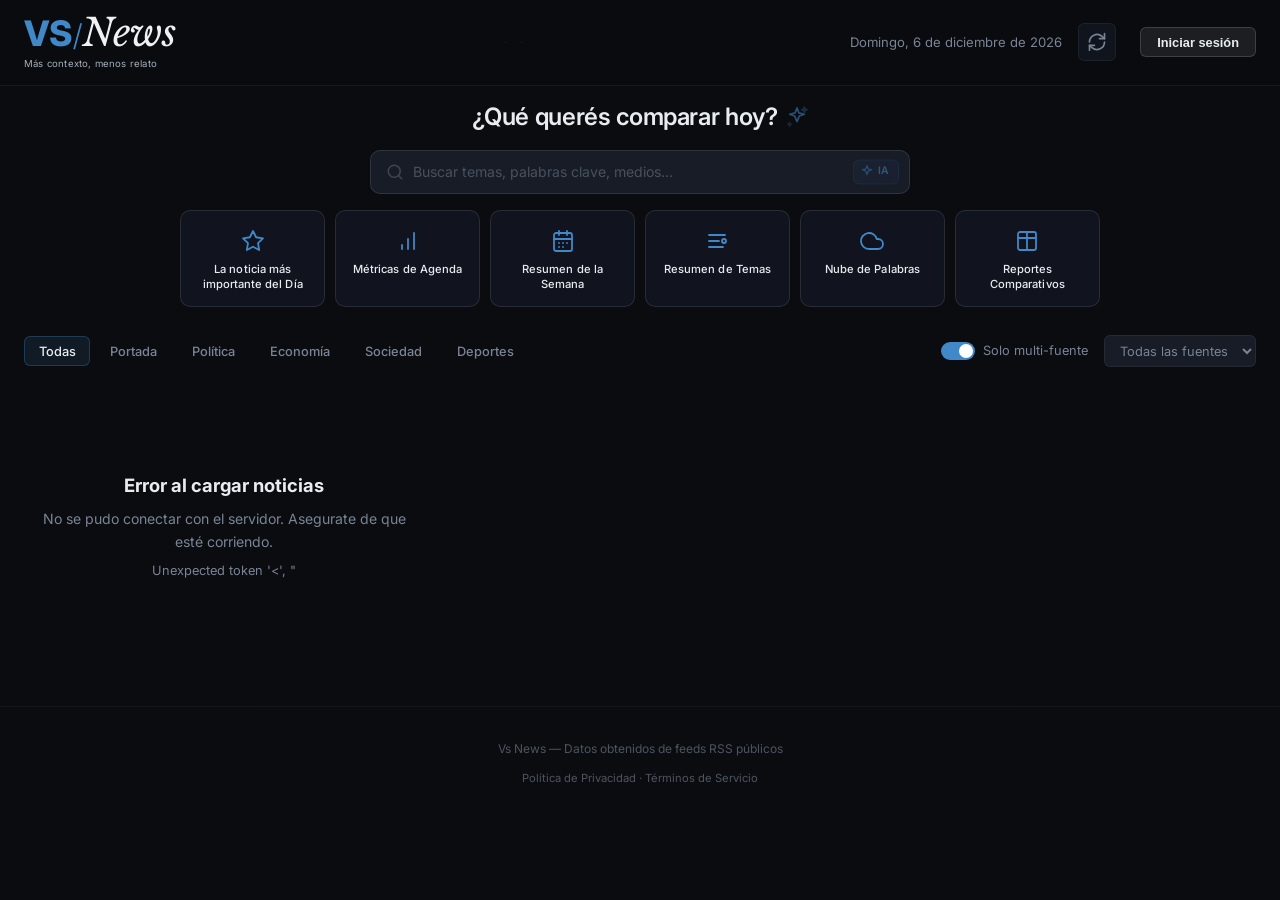
==== static/index.html @ bb4ed5d1 "fix: use absolute www URLs for privacy and terms footer links Made-with: Cursor" ====
<!DOCTYPE html>
<html lang="es">
<head>
    <meta charset="UTF-8">
    <meta name="viewport" content="width=device-width, initial-scale=1.0, viewport-fit=cover">
    <meta name="theme-color" content="#0e1117">
    <title>Vs News — Más contexto, menos relato</title>
    <link rel="preconnect" href="https://fonts.googleapis.com">
    <link rel="preconnect" href="https://fonts.gstatic.com" crossorigin>
    <link href="https://fonts.googleapis.com/css2?family=Inter:wght@300;400;500;600;700;800&family=Playfair+Display:wght@700;800;900&family=Libre+Baskerville:ital,wght@0,400;0,700;1,400&display=swap" rel="stylesheet">
    <link rel="stylesheet" href="/static/css/styles.css?v=19">
</head>
<body>

<!-- ── Header ─────────────────────────────────────────────────────────── -->
<header class="site-header">
    <div class="header-inner">
        <a href="#noticias" class="brand" id="brand-home">
            <h1 class="logo"><span class="logo-vs">VS</span><span class="logo-sep">/</span><span class="logo-news">News</span></h1>
            <p class="tagline">Más contexto, menos relato</p>
        </a>
        <div class="header-stats">
            <span id="stat-articles"></span>
            <span class="header-stats-sep">·</span>
            <span id="stat-compared"></span>
            <span class="header-stats-sep">·</span>
            <span id="stat-updated"></span>
        </div>
        <div class="header-meta">
            <time id="header-date"></time>
            <button id="btn-refresh" class="btn-icon" title="Actualizar noticias">
                <svg width="20" height="20" viewBox="0 0 24 24" fill="none" stroke="currentColor" stroke-width="2" stroke-linecap="round" stroke-linejoin="round"><path d="M21 2v6h-6"/><path d="M3 12a9 9 0 0 1 15-6.7L21 8"/><path d="M3 22v-6h6"/><path d="M21 12a9 9 0 0 1-15 6.7L3 16"/></svg>
            </button>
            <div id="auth-area" class="auth-area">
                <button id="btn-login" class="btn-login" hidden>Iniciar sesión</button>
                <div id="user-menu" class="user-menu" hidden>
                    <button id="user-menu-toggle" class="user-menu-toggle">
                        <img id="user-avatar" class="user-avatar" src="" alt="" referrerpolicy="no-referrer">
                        <span id="user-name" class="user-name"></span>
                    </button>
                    <div id="user-dropdown" class="user-dropdown" hidden>
                        <a id="btn-admin-link" href="/admin" class="user-dropdown-item" hidden>
                            <svg width="14" height="14" viewBox="0 0 24 24" fill="none" stroke="currentColor" stroke-width="2"><path d="M12.22 2h-.44a2 2 0 0 0-2 2v.18a2 2 0 0 1-1 1.73l-.43.25a2 2 0 0 1-2 0l-.15-.08a2 2 0 0 0-2.73.73l-.22.38a2 2 0 0 0 .73 2.73l.15.1a2 2 0 0 1 1 1.72v.51a2 2 0 0 1-1 1.74l-.15.09a2 2 0 0 0-.73 2.73l.22.38a2 2 0 0 0 2.73.73l.15-.08a2 2 0 0 1 2 0l.43.25a2 2 0 0 1 1 1.73V20a2 2 0 0 0 2 2h.44a2 2 0 0 0 2-2v-.18a2 2 0 0 1 1-1.73l.43-.25a2 2 0 0 1 2 0l.15.08a2 2 0 0 0 2.73-.73l.22-.39a2 2 0 0 0-.73-2.73l-.15-.08a2 2 0 0 1-1-1.74v-.5a2 2 0 0 1 1-1.74l.15-.09a2 2 0 0 0 .73-2.73l-.22-.38a2 2 0 0 0-2.73-.73l-.15.08a2 2 0 0 1-2 0l-.43-.25a2 2 0 0 1-1-1.73V4a2 2 0 0 0-2-2z"/><circle cx="12" cy="12" r="3"/></svg>
                            Panel Admin
                        </a>
                        <button id="btn-logout" class="user-dropdown-item">
                            <svg width="14" height="14" viewBox="0 0 24 24" fill="none" stroke="currentColor" stroke-width="2"><path d="M9 21H5a2 2 0 0 1-2-2V5a2 2 0 0 1 2-2h4"/><polyline points="16 17 21 12 16 7"/><line x1="21" y1="12" x2="9" y2="12"/></svg>
                            Cerrar sesión
                        </button>
                    </div>
                </div>
            </div>
        </div>
    </div>
</header>

<!-- ── Main content: Noticias ─────────────────────────────────────────── -->
<main class="main-content" id="view-noticias">

    <!-- Hero search -->
    <section class="hero-search">
        <h2 class="hero-title">¿Qué querés comparar hoy? <svg class="hero-ai-icon" width="22" height="22" viewBox="0 0 24 24" fill="none" stroke="currentColor" stroke-width="1.8" stroke-linecap="round" stroke-linejoin="round"><path d="M12 2l2 5.5L20 9l-5.5 2L12 17l-2.5-6L4 9l6-1.5z"/><path d="M20 1l.75 2.25L23 4l-2.25.75L20 7l-.75-2.25L17 4l2.25-.75z" opacity=".5"/><path d="M4 18l.5 1.5L6 20l-1.5.5L4 22l-.5-1.5L2 20l1.5-.5z" opacity=".4"/></svg></h2>
        <div class="hero-input-wrap">
            <svg class="hero-input-icon" width="18" height="18" viewBox="0 0 24 24" fill="none" stroke="currentColor" stroke-width="2" stroke-linecap="round" stroke-linejoin="round"><circle cx="11" cy="11" r="8"/><line x1="21" y1="21" x2="16.65" y2="16.65"/></svg>
            <input type="text" id="hero-search-input" class="hero-input" placeholder="Buscar temas, palabras clave, medios…" autocomplete="off">
            <button id="hero-search-clear" class="hero-input-clear" hidden>&times;</button>
            <span id="ai-status-indicator" class="ai-status" hidden></span>
            <span class="hero-ai-badge" title="Búsqueda potenciada por IA"><svg class="hero-ai-badge-icon" width="14" height="14" viewBox="0 0 24 24" fill="none" stroke="currentColor" stroke-width="2" stroke-linecap="round" stroke-linejoin="round" aria-hidden="true"><path d="M12 2l2 5.5L20 9l-5.5 2L12 17l-2.5-6L4 9l6-1.5z"/></svg><span class="hero-ai-badge-label">IA</span></span>
            <div id="search-suggestions" class="search-suggestions" hidden></div>
        </div>
        <div id="topics-chips" class="topics-chips" hidden></div>
        <div class="hero-actions-wrap">
        <div class="hero-actions">
            <button class="hero-action-card" data-action="importante">
                <div class="hero-action-icon">
                    <svg width="24" height="24" viewBox="0 0 24 24" fill="none" stroke="currentColor" stroke-width="1.8" stroke-linecap="round" stroke-linejoin="round"><polygon points="12 2 15.09 8.26 22 9.27 17 14.14 18.18 21.02 12 17.77 5.82 21.02 7 14.14 2 9.27 8.91 8.26 12 2"/></svg>
                </div>
                <span class="hero-action-label">La noticia más importante del Día</span>
            </button>
            <button class="hero-action-card" data-action="metricas">
                <div class="hero-action-icon">
                    <svg width="24" height="24" viewBox="0 0 24 24" fill="none" stroke="currentColor" stroke-width="1.8" stroke-linecap="round" stroke-linejoin="round"><path d="M12 20V10"/><path d="M18 20V4"/><path d="M6 20v-4"/></svg>
                </div>
                <span class="hero-action-label">Métricas de Agenda</span>
            </button>
            <button class="hero-action-card" data-action="semana">
                <div class="hero-action-icon">
                    <svg width="24" height="24" viewBox="0 0 24 24" fill="none" stroke="currentColor" stroke-width="1.8" stroke-linecap="round" stroke-linejoin="round"><rect x="3" y="4" width="18" height="18" rx="2" ry="2"/><line x1="16" y1="2" x2="16" y2="6"/><line x1="8" y1="2" x2="8" y2="6"/><line x1="3" y1="10" x2="21" y2="10"/><path d="M8 14h.01"/><path d="M12 14h.01"/><path d="M16 14h.01"/><path d="M8 18h.01"/><path d="M12 18h.01"/></svg>
                </div>
                <span class="hero-action-label">Resumen de la Semana</span>
            </button>
            <button class="hero-action-card" data-action="temas">
                <div class="hero-action-icon">
                    <svg width="24" height="24" viewBox="0 0 24 24" fill="none" stroke="currentColor" stroke-width="1.8" stroke-linecap="round" stroke-linejoin="round"><path d="M4 6h16"/><path d="M4 12h10"/><path d="M4 18h14"/><circle cx="19" cy="12" r="2"/></svg>
                </div>
                <span class="hero-action-label">Resumen de Temas</span>
            </button>
            <button class="hero-action-card" data-action="nube">
                <div class="hero-action-icon">
                    <svg width="24" height="24" viewBox="0 0 24 24" fill="none" stroke="currentColor" stroke-width="1.8" stroke-linecap="round" stroke-linejoin="round"><path d="M18 10h-1.26A8 8 0 1 0 9 20h9a5 5 0 0 0 0-10z"/></svg>
                </div>
                <span class="hero-action-label">Nube de Palabras</span>
            </button>
            <button class="hero-action-card" data-action="reportes">
                <div class="hero-action-icon">
                    <svg width="24" height="24" viewBox="0 0 24 24" fill="none" stroke="currentColor" stroke-width="1.8" stroke-linecap="round" stroke-linejoin="round"><rect x="3" y="3" width="18" height="18" rx="2" ry="2"/><line x1="12" y1="3" x2="12" y2="21"/><path d="M3 9h18"/></svg>
                </div>
                <span class="hero-action-label">Reportes Comparativos</span>
            </button>
            <button class="hero-action-card hero-action-admin" data-action="admin" id="hero-admin-card" hidden>
                <div class="hero-action-icon">
                    <svg width="24" height="24" viewBox="0 0 24 24" fill="none" stroke="currentColor" stroke-width="1.8" stroke-linecap="round" stroke-linejoin="round"><path d="M12.22 2h-.44a2 2 0 0 0-2 2v.18a2 2 0 0 1-1 1.73l-.43.25a2 2 0 0 1-2 0l-.15-.08a2 2 0 0 0-2.73.73l-.22.38a2 2 0 0 0 .73 2.73l.15.1a2 2 0 0 1 1 1.72v.51a2 2 0 0 1-1 1.74l-.15.09a2 2 0 0 0-.73 2.73l.22.38a2 2 0 0 0 2.73.73l.15-.08a2 2 0 0 1 2 0l.43.25a2 2 0 0 1 1 1.73V20a2 2 0 0 0 2 2h.44a2 2 0 0 0 2-2v-.18a2 2 0 0 1 1-1.73l.43-.25a2 2 0 0 1 2 0l.15.08a2 2 0 0 0 2.73-.73l.22-.39a2 2 0 0 0-.73-2.73l-.15-.08a2 2 0 0 1-1-1.74v-.5a2 2 0 0 1 1-1.74l.15-.09a2 2 0 0 0 .73-2.73l-.22-.38a2 2 0 0 0-2.73-.73l-.15.08a2 2 0 0 1-2 0l-.43-.25a2 2 0 0 1-1-1.73V4a2 2 0 0 0-2-2z"/><circle cx="12" cy="12" r="3"/></svg>
                </div>
                <span class="hero-action-label">Panel Admin</span>
            </button>
        </div>
        </div>

        <!-- Filters (inline) -->
        <nav class="hero-filters" id="filters-bar">
            <div class="filters-inner">
                <div class="filter-group" id="category-filters">
                    <button class="filter-btn active" data-category="">Todas</button>
                    <button class="filter-btn" data-category="portada">Portada</button>
                    <button class="filter-btn" data-category="politica">Política</button>
                    <button class="filter-btn" data-category="economia">Economía</button>
                    <button class="filter-btn" data-category="sociedad">Sociedad</button>
                    <button class="filter-btn" data-category="deportes">Deportes</button>
                </div>
                <div class="filters-right">
                    <div class="filter-group">
                        <label class="toggle-label">
                            <input type="checkbox" id="toggle-multi" checked>
                            <span class="toggle-switch"></span>
                            Solo multi-fuente
                        </label>
                    </div>
                    <div class="filter-group">
                        <select id="source-filter" class="select-source">
                            <option value="">Todas las fuentes</option>
                        </select>
                    </div>
                </div>
            </div>
        </nav>
    </section>

    <div id="ai-summary-container" hidden></div>
    <div id="loading" class="loading-state">
        <div class="spinner"></div>
        <p>Cargando noticias de todos los medios…</p>
    </div>
    <div id="news-grid" class="news-grid"></div>
</main>

<!-- ── Main content: Métricas ─────────────────────────────────────────── -->
<section class="main-content metrics-view" id="view-metricas" hidden>
    <div class="metrics-header">
        <button id="btn-back-home" class="btn-back" title="Volver a noticias">
            <svg width="18" height="18" viewBox="0 0 24 24" fill="none" stroke="currentColor" stroke-width="2" stroke-linecap="round" stroke-linejoin="round"><path d="M19 12H5"/><polyline points="12 19 5 12 12 5"/></svg>
            Volver a noticias
        </button>
        <h2 class="metrics-title">
            <svg width="24" height="24" viewBox="0 0 24 24" fill="none" stroke="currentColor" stroke-width="2" stroke-linecap="round" stroke-linejoin="round"><path d="M12 20V10"/><path d="M18 20V4"/><path d="M6 20v-4"/></svg>
            ¿Quién Marca la Agenda?
        </h2>
        <p class="metrics-subtitle">Análisis de qué medio lidera la conversación informativa y quién sigue</p>

        <div class="metrics-date-filters" id="metrics-date-filters">
            <div class="date-quick-filters">
                <button class="date-quick-btn active" data-range="hoy">Hoy</button>
                <button class="date-quick-btn" data-range="7d">7 días</button>
                <button class="date-quick-btn" data-range="30d">30 días</button>
                <button class="date-quick-btn" data-range="todo">Todo el historial</button>
            </div>
            <div class="date-custom-range">
                <label>
                    Desde
                    <input type="date" id="metric-date-desde" class="date-input">
                </label>
                <label>
                    Hasta
                    <input type="date" id="metric-date-hasta" class="date-input">
                </label>
                <button class="date-apply-btn" id="btn-apply-dates">Aplicar</button>
            </div>
            <div class="date-range-info" id="date-range-info"></div>
        </div>

        <div class="metrics-summary" id="metrics-summary"></div>
    </div>

    <div class="metrics-grid">
        <!-- Podio: Primero en publicar -->
        <div class="metric-card metric-card-wide">
            <div class="metric-card-header">
                <h3>
                    <svg width="18" height="18" viewBox="0 0 24 24" fill="none" stroke="currentColor" stroke-width="2" stroke-linecap="round" stroke-linejoin="round"><polygon points="12 2 15.09 8.26 22 9.27 17 14.14 18.18 21.02 12 17.77 5.82 21.02 7 14.14 2 9.27 8.91 8.26 12 2"/></svg>
                    Primero en Publicar
                </h3>
                <span class="metric-desc">Ranking de medios que publican antes en noticias multi-fuente</span>
            </div>
            <div class="metric-card-body" id="metric-first-publisher"></div>
        </div>

        <!-- Velocidad de reacción -->
        <div class="metric-card">
            <div class="metric-card-header">
                <h3>
                    <svg width="18" height="18" viewBox="0 0 24 24" fill="none" stroke="currentColor" stroke-width="2" stroke-linecap="round" stroke-linejoin="round"><circle cx="12" cy="12" r="10"/><polyline points="12 6 12 12 16 14"/></svg>
                    Velocidad de Reacción
                </h3>
                <span class="metric-desc">Tiempo promedio en cubrir una noticia después del primero</span>
            </div>
            <div class="metric-card-body" id="metric-reaction-time"></div>
        </div>

        <!-- Exclusividad -->
        <div class="metric-card">
            <div class="metric-card-header">
                <h3>
                    <svg width="18" height="18" viewBox="0 0 24 24" fill="none" stroke="currentColor" stroke-width="2" stroke-linecap="round" stroke-linejoin="round"><path d="M2 12s3-7 10-7 10 7 10 7-3 7-10 7-10-7-10-7Z"/><circle cx="12" cy="12" r="3"/></svg>
                    Índice de Exclusividad
                </h3>
                <span class="metric-desc">% de noticias exclusivas — agenda propia vs. cobertura común</span>
            </div>
            <div class="metric-card-body" id="metric-exclusivity"></div>
        </div>
    </div>
</section>

<!-- ── Main content: Resumen Semanal ──────────────────────────────────── -->
<section class="main-content weekly-view" id="view-semana" hidden>
    <div class="weekly-header">
        <button id="btn-back-home-weekly" class="btn-back" title="Volver a noticias">
            <svg width="18" height="18" viewBox="0 0 24 24" fill="none" stroke="currentColor" stroke-width="2" stroke-linecap="round" stroke-linejoin="round"><path d="M19 12H5"/><polyline points="12 19 5 12 12 5"/></svg>
            Volver a noticias
        </button>
        <h2 class="weekly-title">
            <svg width="24" height="24" viewBox="0 0 24 24" fill="none" stroke="currentColor" stroke-width="2" stroke-linecap="round" stroke-linejoin="round"><rect x="3" y="4" width="18" height="18" rx="2" ry="2"/><line x1="16" y1="2" x2="16" y2="6"/><line x1="8" y1="2" x2="8" y2="6"/><line x1="3" y1="10" x2="21" y2="10"/></svg>
            Resumen de la Semana
        </h2>
        <p class="weekly-subtitle" id="weekly-date-range"></p>
        <div id="weekly-ai-attribution" class="weekly-ai-attribution" hidden></div>
    </div>
    <div id="weekly-loading" class="weekly-loading-area" hidden>
        <div class="spinner"></div>
    </div>
    <div id="weekly-error" class="weekly-error" hidden></div>
    <div id="weekly-content"></div>
    <div id="weekly-footer" class="weekly-footer" hidden></div>
</section>

<!-- ── Main content: Resumen de Temas ─────────────────────────────────── -->
<section class="main-content temas-view" id="view-temas" hidden>
    <div class="temas-header">
        <button id="btn-back-temas" class="btn-back" title="Volver">
            <svg width="18" height="18" viewBox="0 0 24 24" fill="none" stroke="currentColor" stroke-width="2" stroke-linecap="round" stroke-linejoin="round"><path d="M19 12H5"/><polyline points="12 19 5 12 12 5"/></svg>
            <span id="btn-back-temas-label">Volver a noticias</span>
        </button>
        <h2 class="temas-title">
            <svg width="24" height="24" viewBox="0 0 24 24" fill="none" stroke="currentColor" stroke-width="2" stroke-linecap="round" stroke-linejoin="round"><path d="M4 6h16"/><path d="M4 12h10"/><path d="M4 18h14"/><circle cx="19" cy="12" r="2"/></svg>
            Resumen de Temas
        </h2>
        <p class="temas-subtitle" id="temas-subtitle">Los temas más importantes del día</p>
        <div id="temas-ai-attr" class="weekly-ai-attribution" hidden></div>
    </div>
    <div id="temas-loading" class="weekly-loading-area" hidden>
        <div class="spinner"></div>
    </div>
    <div id="temas-error" class="weekly-error" hidden></div>
    <div id="temas-content"></div>
</section>

<!-- ── Main content: Noticia Más Importante ────────────────────────────── -->
<section class="main-content topstory-view" id="view-importante" hidden>
    <div class="topstory-header">
        <button id="btn-back-home-topstory" class="btn-back" title="Volver a noticias">
            <svg width="18" height="18" viewBox="0 0 24 24" fill="none" stroke="currentColor" stroke-width="2" stroke-linecap="round" stroke-linejoin="round"><path d="M19 12H5"/><polyline points="12 19 5 12 12 5"/></svg>
            Volver a noticias
        </button>
        <h2 class="topstory-title">
            <svg width="24" height="24" viewBox="0 0 24 24" fill="none" stroke="currentColor" stroke-width="2" stroke-linecap="round" stroke-linejoin="round"><polygon points="12 2 15.09 8.26 22 9.27 17 14.14 18.18 21.02 12 17.77 5.82 21.02 7 14.14 2 9.27 8.91 8.26 12 2"/></svg>
            La Noticia Más Importante del Día
        </h2>
        <p class="topstory-subtitle" id="topstory-date"></p>
        <div id="topstory-ai-attr" class="weekly-ai-attribution" hidden></div>
    </div>
    <div id="topstory-loading" class="weekly-loading-area" hidden>
        <div class="spinner"></div>
    </div>
    <div id="topstory-error" class="weekly-error" hidden></div>
    <div id="topstory-content"></div>
</section>

<!-- ── Main content: Nube de Palabras ─────────────────────────────────── -->
<section class="main-content wordcloud-view" id="view-nube" hidden>
    <div class="wordcloud-header">
        <button id="btn-back-home-nube" class="btn-back" title="Volver a noticias">
            <svg width="18" height="18" viewBox="0 0 24 24" fill="none" stroke="currentColor" stroke-width="2" stroke-linecap="round" stroke-linejoin="round"><path d="M19 12H5"/><polyline points="12 19 5 12 12 5"/></svg>
            Volver a noticias
        </button>
        <h2 class="wordcloud-title">
            <svg width="24" height="24" viewBox="0 0 24 24" fill="none" stroke="currentColor" stroke-width="2" stroke-linecap="round" stroke-linejoin="round"><path d="M18 10h-1.26A8 8 0 1 0 9 20h9a5 5 0 0 0 0-10z"/></svg>
            Nube de Palabras
        </h2>
        <p class="wordcloud-subtitle">Términos más frecuentes en las noticias de las últimas 24 horas</p>
    </div>
    <div id="wordcloud-loading" class="weekly-loading-area" hidden>
        <div class="spinner"></div>
    </div>
    <div id="wordcloud-error" class="weekly-error" hidden></div>
    <div id="wordcloud-container" class="wordcloud-canvas-wrap">
        <canvas id="wordcloud-canvas"></canvas>
    </div>
</section>

<!-- ── Comparison Modal ───────────────────────────────────────────────── -->
<div id="compare-modal" class="modal-overlay" hidden>
    <div class="modal-content">
        <button class="modal-close" id="modal-close">&times;</button>
        <div id="compare-body"></div>
    </div>
</div>

<!-- ── Login Modal ────────────────────────────────────────────────────── -->
<div id="login-modal" class="modal-overlay" hidden>
    <div class="modal-content login-modal-content">
        <button class="modal-close" id="login-modal-close">&times;</button>
        <div class="login-modal-body">
            <h2 class="login-modal-title">Iniciar sesión</h2>
            <p class="login-modal-subtitle">Accedé a tu cuenta de Vs News</p>
            <a href="/auth/google/login" class="login-google-btn" id="login-google-btn">
                <svg width="18" height="18" viewBox="0 0 24 24"><path d="M22.56 12.25c0-.78-.07-1.53-.2-2.25H12v4.26h5.92a5.06 5.06 0 0 1-2.2 3.32v2.77h3.57c2.08-1.92 3.28-4.74 3.28-8.1z" fill="#4285F4"/><path d="M12 23c2.97 0 5.46-.98 7.28-2.66l-3.57-2.77c-.98.66-2.23 1.06-3.71 1.06-2.86 0-5.29-1.93-6.16-4.53H2.18v2.84C3.99 20.53 7.7 23 12 23z" fill="#34A853"/><path d="M5.84 14.09c-.22-.66-.35-1.36-.35-2.09s.13-1.43.35-2.09V7.07H2.18C1.43 8.55 1 10.22 1 12s.43 3.45 1.18 4.93l2.85-2.22.81-.62z" fill="#FBBC05"/><path d="M12 5.38c1.62 0 3.06.56 4.21 1.64l3.15-3.15C17.45 2.09 14.97 1 12 1 7.7 1 3.99 3.47 2.18 7.07l3.66 2.84c.87-2.6 3.3-4.53 6.16-4.53z" fill="#EA4335"/></svg>
                Continuar con Google
            </a>
            <div class="login-divider"><span>o</span></div>
            <form id="magic-link-form" class="magic-link-form">
                <input type="email" id="magic-email" class="magic-email-input" placeholder="tu@email.com" required>
                <button type="submit" class="magic-link-btn" id="magic-link-btn">Enviar link de acceso</button>
            </form>
            <div id="magic-link-status" class="magic-link-status" hidden></div>
        </div>
    </div>
</div>

<!-- ── Footer ─────────────────────────────────────────────────────────── -->
<footer class="site-footer">
    <p>Vs News — Datos obtenidos de feeds RSS públicos</p>
    <p class="footer-sources" id="footer-sources"></p>
    <p class="footer-legal"><a href="https://www.vsnews.io/static/privacy.html">Política de Privacidad</a> · <a href="https://www.vsnews.io/static/terms.html">Términos de Servicio</a></p>
</footer>

<script src="https://cdnjs.cloudflare.com/ajax/libs/wordcloud2.js/1.2.2/wordcloud2.min.js"></script>
<script src="/static/js/app.js?v=19"></script>
</body>
</html>
---- static/css/styles.css ----
/* ── Reset & Base ──────────────────────────────────────────────────────── */
*, *::before, *::after { box-sizing: border-box; margin: 0; padding: 0; }

:root {
    --bg:        #0a0c10;
    --bg-card:   #12161e;
    --bg-raised: #171c26;
    --bg-glass:  rgba(22, 28, 40, 0.6);
    --bg-modal:  #10141c;
    --border:    rgba(255, 255, 255, 0.06);
    --border-hi: rgba(255, 255, 255, 0.1);
    --text:      #e8ecf1;
    --text-dim:  #7a8494;
    --accent:    #4088C7;
    --accent-glow: rgba(64, 136, 199, 0.15);
    --accent-2:  #e8914a;
    --red:       #e5534b;
    --green:     #3fb950;
    --radius:    10px;
    --radius-sm: 6px;
    --shadow:    0 8px 32px rgba(0,0,0,.45);
    --shadow-sm: 0 2px 8px rgba(0,0,0,.3);
    --font:      'Inter', -apple-system, BlinkMacSystemFont, sans-serif;
    --font-display: 'Playfair Display', Georgia, serif;
    --font-editorial: 'Libre Baskerville', Georgia, 'Times New Roman', serif;
    --max-w:     1320px;
}

html { scroll-behavior: smooth; }

body {
    font-family: var(--font);
    background: var(--bg);
    color: var(--text);
    line-height: 1.6;
    min-height: 100vh;
}

a { color: var(--accent); text-decoration: none; }
a:hover { text-decoration: underline; }

/* ── Header ───────────────────────────────────────────────────────────── */
.site-header {
    background: rgba(10, 12, 16, 0.85);
    border-bottom: 1px solid var(--border);
    position: sticky;
    top: 0;
    z-index: 100;
    backdrop-filter: blur(20px) saturate(1.2);
    -webkit-backdrop-filter: blur(20px) saturate(1.2);
}

.header-inner {
    max-width: var(--max-w);
    margin: 0 auto;
    padding: 0.85rem 1.5rem;
    display: flex;
    align-items: center;
    justify-content: space-between;
}

a.brand { text-decoration: none; color: inherit; cursor: pointer; }

.logo {
    font-size: 2.2rem;
    color: var(--text);
    display: flex;
    align-items: baseline;
    gap: 0;
    line-height: 1;
}

.logo-vs {
    font-family: var(--font);
    font-weight: 800;
    text-transform: uppercase;
    letter-spacing: -0.02em;
    color: #4088C7;
}

.logo-sep {
    font-family: var(--font);
    font-weight: 300;
    color: #4088C7;
    margin: 0 0.01em;
    font-size: 0.85em;
}

.logo-news {
    font-family: var(--font-editorial);
    font-weight: 400;
    font-style: italic;
    color: #F0F1F4;
    letter-spacing: 0.01em;
    font-size: 1.08em;
}

.tagline {
    font-family: var(--font);
    font-size: 0.6rem;
    color: #A7AFBD;
    margin-top: 4px;
    letter-spacing: 0.02em;
    font-weight: 400;
    font-style: normal;
    text-transform: none;
}

.header-stats {
    display: flex;
    align-items: center;
    gap: 0.4rem;
    font-size: 0.68rem;
    color: var(--text-dim);
    opacity: 0.45;
    letter-spacing: 0.01em;
}
.header-stats-sep { opacity: 0.35; }

.header-meta {
    display: flex;
    align-items: center;
    gap: 1rem;
    color: var(--text-dim);
    font-size: 0.82rem;
}

.btn-icon {
    background: var(--bg-glass);
    border: 1px solid var(--border);
    color: var(--text-dim);
    border-radius: var(--radius-sm);
    padding: 0.5rem;
    cursor: pointer;
    display: flex;
    align-items: center;
    transition: all 0.25s ease;
    backdrop-filter: blur(8px);
}
.btn-icon:hover {
    color: var(--accent);
    border-color: var(--accent);
    box-shadow: 0 0 12px var(--accent-glow);
}
.btn-icon.spinning svg { animation: spin 0.8s linear infinite; }
@keyframes spin { to { transform: rotate(360deg); } }

/* ── Filters ──────────────────────────────────────────────────────────── */
.hero-filters {
    margin-top: 1rem;
}

.filters-inner {
    max-width: var(--max-w);
    margin: 0 auto;
    padding: 0.75rem 0;
    display: flex;
    align-items: center;
    gap: 1rem;
    flex-wrap: wrap;
}

.filter-group { display: flex; align-items: center; gap: 0.35rem; }

.filters-right {
    display: flex;
    align-items: center;
    gap: 1rem;
    margin-left: auto;
    flex-wrap: wrap;
}

.filter-btn {
    background: transparent;
    border: 1px solid transparent;
    color: var(--text-dim);
    padding: 0.4rem 0.85rem;
    border-radius: var(--radius-sm);
    font-size: 0.8rem;
    font-weight: 500;
    cursor: pointer;
    transition: all 0.2s ease;
    font-family: var(--font);
}
.filter-btn:hover {
    color: var(--text);
    background: rgba(255, 255, 255, 0.04);
}
.filter-btn.active {
    color: var(--text);
    background: rgba(64, 136, 199, 0.12);
    border-color: rgba(64, 136, 199, 0.3);
}

/* Toggle switch */
.toggle-label {
    display: flex;
    align-items: center;
    gap: 0.5rem;
    font-size: 0.8rem;
    color: var(--text-dim);
    cursor: pointer;
    user-select: none;
}
.toggle-label input { display: none; }
.toggle-switch {
    width: 34px;
    height: 18px;
    background: rgba(255,255,255,0.08);
    border-radius: 9px;
    position: relative;
    transition: background 0.25s ease;
}
.toggle-switch::after {
    content: '';
    position: absolute;
    top: 2px;
    left: 2px;
    width: 14px;
    height: 14px;
    background: var(--text-dim);
    border-radius: 50%;
    transition: all 0.25s ease;
}
.toggle-label input:checked + .toggle-switch {
    background: var(--accent);
}
.toggle-label input:checked + .toggle-switch::after {
    transform: translateX(16px);
    background: #fff;
}

.select-source {
    background: var(--bg-raised);
    color: var(--text-dim);
    border: 1px solid var(--border);
    border-radius: var(--radius-sm);
    padding: 0.4rem 0.7rem;
    font-size: 0.8rem;
    font-family: var(--font);
    cursor: pointer;
    transition: border-color 0.2s;
}
.select-source:focus { outline: none; border-color: var(--accent); }

/* ── Hero search ──────────────────────────────────────────────────────── */
.hero-search {
    text-align: center;
    padding: 0 0 1rem;
    margin-bottom: 0.75rem;
    position: relative;
}

.hero-title {
    font-family: var(--font);
    font-size: 1.5rem;
    font-weight: 600;
    color: var(--text);
    margin-bottom: 0.85rem;
    letter-spacing: -0.015em;
}

.hero-ai-icon {
    display: inline-block;
    vertical-align: middle;
    margin-left: 0.2rem;
    margin-bottom: 0.15rem;
    stroke: var(--accent);
    opacity: 0.55;
    transition: opacity 0.3s;
}
.hero-title:hover .hero-ai-icon { opacity: 0.85; }

.hero-input-wrap {
    position: relative;
    max-width: 540px;
    margin: 0 auto 1rem;
}

.hero-input-icon {
    position: absolute;
    left: 1rem;
    top: 50%;
    transform: translateY(-50%);
    color: var(--text-dim);
    opacity: 0.4;
    pointer-events: none;
}

.hero-input {
    width: 100%;
    background: var(--bg-raised);
    border: 1px solid var(--border-hi);
    border-radius: var(--radius);
    padding: 0.8rem 4rem 0.8rem 2.6rem;
    font-family: var(--font);
    font-size: 0.88rem;
    color: var(--text);
    outline: none;
    transition: all 0.25s ease;
}
.hero-input::placeholder { color: var(--text-dim); opacity: 0.5; }
.hero-input:focus {
    border-color: rgba(64, 136, 199, 0.4);
    box-shadow: 0 0 0 3px var(--accent-glow), 0 4px 20px rgba(0,0,0,0.2);
    background: rgba(23, 28, 38, 0.9);
}

.hero-input-clear {
    position: absolute;
    right: 0.75rem;
    top: 50%;
    transform: translateY(-50%);
    background: none;
    border: none;
    color: var(--text-dim);
    font-size: 1.1rem;
    cursor: pointer;
    padding: 0.2rem 0.35rem;
    border-radius: var(--radius-sm);
    line-height: 1;
    transition: all 0.2s;
}
.hero-input-clear:hover { color: var(--text); background: rgba(255,255,255,0.06); }

.hero-ai-badge {
    position: absolute;
    right: 0.7rem;
    top: 50%;
    transform: translateY(-50%);
    display: inline-flex;
    align-items: center;
    gap: 0.25rem;
    padding: 0.2rem 0.5rem 0.2rem 0.35rem;
    border-radius: 6px;
    background: linear-gradient(135deg, rgba(64,136,199,0.12) 0%, rgba(100,80,200,0.10) 100%);
    border: 1px solid rgba(64,136,199,0.18);
    color: var(--accent);
    font-size: 0.65rem;
    font-weight: 600;
    letter-spacing: 0.04em;
    pointer-events: none;
    opacity: 0.55;
    transition: opacity 0.3s;
}
.hero-ai-badge svg {
    stroke: var(--accent);
    opacity: 0.85;
}
.hero-input:focus ~ .hero-ai-badge { opacity: 0.85; }
.hero-input-clear:not([hidden]) ~ .hero-ai-badge { display: none; }
.hero-input-clear:not([hidden]) ~ .ai-status { right: 3.2rem; }
.ai-status:not([hidden]) ~ .hero-ai-badge { display: none; }

/* ── Topic chips (mobile) ─────────────────────────────────────── */
.topics-chips {
    display: none;
    max-width: 540px;
    margin: 0 auto 0.75rem;
}

@media (pointer: coarse) {
    .topics-chips:not([hidden]) {
        display: flex;
        gap: 0.45rem;
        overflow-x: auto;
        -webkit-overflow-scrolling: touch;
        scrollbar-width: none;
        padding: 0.15rem 0.25rem;
    }
    .topics-chips::-webkit-scrollbar { display: none; }

    .topics-chips .topic-chip {
        flex-shrink: 0;
        display: inline-flex;
        align-items: center;
        gap: 0.3rem;
        padding: 0.4rem 0.75rem;
        background: var(--bg-glass);
        border: 1px solid var(--border-hi);
        border-radius: 999px;
        color: var(--text);
        font-family: var(--font);
        font-size: 0.78rem;
        white-space: nowrap;
        cursor: pointer;
        transition: background 0.15s, border-color 0.15s;
    }
    .topics-chips .topic-chip:hover,
    .topics-chips .topic-chip:active {
        background: rgba(64,136,199,0.12);
        border-color: rgba(64,136,199,0.3);
    }
    .topics-chips .topic-chip-emoji {
        font-size: 0.9rem;
        line-height: 1;
    }
    .topics-chips .topic-chip-loading {
        display: flex;
        align-items: center;
        gap: 0.35rem;
        padding: 0.4rem 0.75rem;
        font-size: 0.72rem;
        color: var(--text-dim);
        white-space: nowrap;
    }
}

.hero-actions-wrap { position: relative; }

.hero-actions {
    display: flex;
    justify-content: center;
    gap: 0.6rem;
    flex-wrap: nowrap;
    max-width: 920px;
    margin: 0 auto;
}

.hero-action-card {
    background: var(--bg-glass);
    border: 1px solid var(--border-hi);
    border-radius: var(--radius);
    padding: 1.1rem 0.6rem 0.9rem;
    display: flex;
    flex-direction: column;
    align-items: center;
    gap: 0.55rem;
    cursor: pointer;
    transition: all 0.3s ease;
    flex: 1 1 0;
    min-width: 0;
    max-width: 150px;
    font-family: var(--font);
    backdrop-filter: blur(8px);
    position: relative;
    overflow: hidden;
}
.hero-action-card::before {
    content: '';
    position: absolute;
    inset: 0;
    border-radius: var(--radius);
    background: linear-gradient(135deg, rgba(64,136,199,0.06) 0%, transparent 60%);
    opacity: 0;
    transition: opacity 0.3s ease;
}
.hero-action-card[hidden] { display: none; }
.hero-action-card:hover::before { opacity: 1; }
.hero-action-card:hover {
    border-color: rgba(64, 136, 199, 0.35);
    transform: translateY(-3px);
    box-shadow: 0 8px 24px rgba(0,0,0,0.3), 0 0 0 1px rgba(64,136,199,0.1);
}

.hero-action-icon {
    color: var(--accent);
    display: flex;
    align-items: center;
    justify-content: center;
    position: relative;
    z-index: 1;
}

.hero-action-label {
    font-size: 0.7rem;
    font-weight: 500;
    color: var(--text);
    line-height: 1.35;
    text-align: center;
    position: relative;
    z-index: 1;
    letter-spacing: 0.005em;
}

/* ── Main content ─────────────────────────────────────────────────────── */
.main-content {
    max-width: var(--max-w);
    margin: 0 auto;
    padding: 0.75rem 1.5rem;
    min-height: 60vh;
}

/* Loading */
.loading-state {
    display: flex;
    flex-direction: column;
    align-items: center;
    justify-content: center;
    gap: 1rem;
    padding: 4rem 1rem;
    color: var(--text-dim);
}
.spinner {
    width: 36px; height: 36px;
    border: 2px solid var(--border-hi);
    border-top-color: var(--accent);
    border-radius: 50%;
    animation: spin 0.8s linear infinite;
}

/* ── News Grid ────────────────────────────────────────────────────────── */
.news-grid {
    display: grid;
    grid-template-columns: repeat(auto-fill, minmax(360px, 1fr));
    gap: 1rem;
}

/* ── News Card ────────────────────────────────────────────────────────── */
.news-card {
    background: var(--bg-card);
    border: 1px solid var(--border);
    border-radius: var(--radius);
    overflow: hidden;
    transition: all 0.3s ease;
    cursor: pointer;
    display: flex;
    flex-direction: column;
}
.news-card:hover {
    transform: translateY(-2px);
    box-shadow: 0 12px 40px rgba(0,0,0,0.35);
    border-color: var(--border-hi);
}

.card-image {
    width: 100%;
    height: 200px;
    object-fit: cover;
    background: var(--bg-raised);
}
.card-image-placeholder {
    width: 100%;
    height: 200px;
    background: linear-gradient(135deg, var(--bg-raised) 0%, #151b27 100%);
    display: flex;
    align-items: center;
    justify-content: center;
    color: rgba(255,255,255,0.06);
    font-size: 2.5rem;
}

.card-body { padding: 1.1rem 1.25rem; flex: 1; display: flex; flex-direction: column; }

.card-meta {
    display: flex;
    align-items: center;
    gap: 0.5rem;
    margin-bottom: 0.5rem;
}

.card-category {
    font-size: 0.65rem;
    text-transform: uppercase;
    letter-spacing: 0.1em;
    font-weight: 600;
    color: var(--accent-2);
}

.card-date {
    font-size: 0.65rem;
    color: var(--text-dim);
    opacity: 0.7;
    white-space: nowrap;
}

.card-date::before {
    content: "·";
    margin-right: 0.5rem;
    color: var(--text-dim);
    opacity: 0.4;
}

.card-title {
    font-family: var(--font-display);
    font-size: 1.12rem;
    font-weight: 700;
    line-height: 1.35;
    margin-bottom: 0.6rem;
    color: var(--text);
}

.card-summary {
    font-size: 0.83rem;
    color: var(--text-dim);
    line-height: 1.6;
    flex: 1;
    display: -webkit-box;
    -webkit-line-clamp: 3;
    -webkit-box-orient: vertical;
    overflow: hidden;
}

.card-footer {
    padding: 0.75rem 1.25rem;
    border-top: 1px solid var(--border);
    display: flex;
    flex-direction: column;
    gap: 0.5rem;
}

.source-badges { display: flex; flex-wrap: wrap; gap: 0.3rem; }

.source-badge {
    display: inline-flex;
    align-items: center;
    padding: 0.18rem 0.5rem;
    border-radius: var(--radius-sm);
    font-size: 0.65rem;
    font-weight: 600;
    color: #fff;
    white-space: nowrap;
}

.card-footer-meta {
    display: flex;
    align-items: center;
    justify-content: space-between;
    gap: 0.5rem;
}

.card-compare-hint {
    font-size: 0.7rem;
    color: var(--accent);
    font-weight: 500;
    display: flex;
    align-items: center;
    gap: 0.3rem;
    opacity: 0.8;
}
.card-compare-hint svg { flex-shrink: 0; }

.card-single-source .card-compare-hint { display: none; }

.card-time {
    font-size: 0.68rem;
    color: var(--text-dim);
    margin-left: auto;
    opacity: 0.7;
}

/* ── Modal ────────────────────────────────────────────────────────────── */
.modal-overlay {
    position: fixed;
    inset: 0;
    background: rgba(0,0,0,.7);
    backdrop-filter: blur(12px);
    z-index: 1000;
    display: flex;
    align-items: flex-start;
    justify-content: center;
    padding: 2rem 1rem;
    overflow-y: auto;
}
.modal-overlay[hidden] { display: none; }

.modal-content {
    background: var(--bg-modal);
    border: 1px solid var(--border-hi);
    border-radius: var(--radius);
    max-width: 1100px;
    width: 100%;
    position: relative;
    animation: modalIn 0.3s ease;
    box-shadow: 0 24px 80px rgba(0,0,0,.5);
}
@keyframes modalIn { from { opacity: 0; transform: translateY(16px); } }

.modal-close {
    position: absolute;
    top: 1rem;
    right: 1rem;
    background: var(--bg-raised);
    border: 1px solid var(--border);
    color: var(--text-dim);
    font-size: 1.3rem;
    width: 34px;
    height: 34px;
    border-radius: var(--radius-sm);
    cursor: pointer;
    display: flex;
    align-items: center;
    justify-content: center;
    z-index: 10;
    transition: all 0.2s;
}
.modal-close:hover { background: var(--red); border-color: var(--red); color: #fff; }

/* Comparison inside modal */
.compare-header {
    padding: 2rem 2rem 1rem;
    border-bottom: 1px solid var(--border);
}
.compare-header h2 {
    font-family: var(--font-display);
    font-size: 1.5rem;
    font-weight: 800;
    line-height: 1.3;
}
.compare-subtitle {
    margin-top: 0.5rem;
    color: var(--text-dim);
    font-size: 0.85rem;
}

.compare-grid {
    display: grid;
    grid-template-columns: repeat(auto-fit, minmax(280px, 1fr));
    gap: 1px;
    background: var(--border);
}

.compare-column {
    background: var(--bg-modal);
    padding: 1.5rem;
}

.compare-source-name {
    font-weight: 700;
    font-size: 1rem;
    margin-bottom: 0.75rem;
    padding-bottom: 0.5rem;
    border-bottom: 2px solid var(--accent);
    display: flex;
    align-items: center;
    gap: 0.5rem;
}
.compare-source-dot {
    width: 10px;
    height: 10px;
    border-radius: 50%;
    flex-shrink: 0;
}
.source-logo-sm {
    width: 20px;
    height: 20px;
    border-radius: 4px;
    flex-shrink: 0;
    object-fit: contain;
}

.compare-thumb-wrap {
    margin-bottom: 0.75rem;
    border-radius: var(--radius-sm);
    overflow: hidden;
}
.compare-thumb {
    width: 100%;
    height: 140px;
    object-fit: cover;
    display: block;
}

.compare-title {
    font-weight: 600;
    font-size: 0.95rem;
    margin-bottom: 0.6rem;
    line-height: 1.4;
}

.compare-summary {
    font-size: 0.85rem;
    color: var(--text-dim);
    line-height: 1.65;
    margin-bottom: 1rem;
}

.compare-link {
    font-size: 0.8rem;
    font-weight: 500;
    display: inline-flex;
    align-items: center;
    gap: 0.3rem;
}

/* ── Compare sections ─────────────────────────────────────────────────── */
.compare-section {
    padding: 1.5rem 2rem;
    border-top: 1px solid var(--border);
}

.section-title {
    font-size: 1rem;
    font-weight: 700;
    color: var(--text);
    margin-bottom: 0.75rem;
    display: flex;
    align-items: center;
    gap: 0.5rem;
}
.section-title svg { color: var(--accent); flex-shrink: 0; }

.section-desc {
    font-size: 0.82rem;
    color: var(--text-dim);
    margin-bottom: 1rem;
    line-height: 1.5;
}

/* ── Framing section ──────────────────────────────────────────────────── */
.framing-grid {
    display: grid;
    grid-template-columns: repeat(auto-fit, minmax(260px, 1fr));
    gap: 0.6rem;
}

.framing-card {
    background: var(--bg-raised);
    border: 1px solid var(--border);
    border-radius: var(--radius-sm);
    padding: 1rem 1.15rem;
}

.framing-source {
    font-weight: 600;
    font-size: 0.85rem;
    display: flex;
    align-items: center;
    gap: 0.4rem;
    margin-bottom: 0.6rem;
}

.framing-title {
    font-size: 0.88rem;
    line-height: 1.45;
    color: var(--text);
    font-style: italic;
    margin-bottom: 0.7rem;
}

.framing-tags { display: flex; flex-wrap: wrap; gap: 0.3rem; }

.framing-tag {
    font-size: 0.65rem;
    font-weight: 600;
    padding: 0.18rem 0.5rem;
    border-radius: var(--radius-sm);
    background: rgba(255,255,255,.04);
    color: var(--text-dim);
    border: 1px solid var(--border);
}
.framing-tag.tone-alarm  { background: rgba(229,83,75,.1);  color: #e5534b; border-color: rgba(229,83,75,.2); }
.framing-tag.tone-positive { background: rgba(63,185,80,.1); color: #3fb950; border-color: rgba(63,185,80,.2); }
.framing-tag.tone-info   { background: rgba(64,136,199,.1); color: #4088C7; border-color: rgba(64,136,199,.2); }

/* ── Exclusive content section ────────────────────────────────────────── */
.exclusive-grid {
    display: grid;
    grid-template-columns: repeat(auto-fit, minmax(280px, 1fr));
    gap: 0.6rem;
}

.exclusive-card {
    background: var(--bg-raised);
    border: 1px solid var(--border);
    border-radius: var(--radius-sm);
    padding: 1rem 1.15rem;
    border-left: 2px solid var(--accent-2);
}

.exclusive-source {
    font-weight: 600;
    font-size: 0.85rem;
    display: flex;
    align-items: center;
    gap: 0.4rem;
    margin-bottom: 0.6rem;
}

.exclusive-list {
    list-style: none;
    display: flex;
    flex-direction: column;
    gap: 0.5rem;
}

.exclusive-item {
    font-size: 0.82rem;
    line-height: 1.55;
    color: var(--text-dim);
    padding-left: 1rem;
    position: relative;
}
.exclusive-item::before {
    content: "›";
    position: absolute;
    left: 0;
    color: var(--accent-2);
    font-weight: 700;
}
.exclusive-item.exclusive-data {
    font-weight: 600;
    color: var(--accent);
}
.exclusive-item.exclusive-data::before {
    content: "#";
    color: var(--accent);
}

/* ── Back button ──────────────────────────────────────────────────────── */
.btn-back {
    display: inline-flex;
    align-items: center;
    gap: 0.4rem;
    background: rgba(255,255,255,0.03);
    border: 1px solid var(--border-hi);
    color: var(--text-dim);
    padding: 0.45rem 1rem;
    border-radius: var(--radius-sm);
    font-family: var(--font);
    font-size: 0.78rem;
    font-weight: 500;
    cursor: pointer;
    transition: all 0.2s;
    margin-bottom: 1rem;
}
.btn-back:hover { color: var(--text); border-color: rgba(255,255,255,0.15); }

/* ── Metrics dashboard ────────────────────────────────────────────────── */
.metrics-view { padding-top: 2rem; }

.metrics-header {
    margin-bottom: 2rem;
}
.metrics-title {
    font-family: var(--font-display);
    font-size: 1.6rem;
    font-weight: 800;
    display: flex;
    align-items: center;
    gap: 0.6rem;
}
.metrics-title svg { color: var(--accent); flex-shrink: 0; }
.metrics-subtitle {
    color: var(--text-dim);
    font-size: 0.88rem;
    margin-top: 0.4rem;
}

/* ── Metrics date filters ─────────────────────────────────────────────── */
.metrics-date-filters {
    margin-top: 1.25rem;
    display: flex;
    flex-direction: column;
    gap: 0.75rem;
}
.date-quick-filters {
    display: flex;
    gap: 0.35rem;
    flex-wrap: wrap;
}
.date-quick-btn {
    background: rgba(255,255,255,0.03);
    border: 1px solid var(--border-hi);
    color: var(--text-dim);
    padding: 0.4rem 0.85rem;
    border-radius: var(--radius-sm);
    font-size: 0.78rem;
    font-weight: 500;
    font-family: var(--font);
    cursor: pointer;
    transition: all 0.2s;
}
.date-quick-btn:hover { color: var(--text); border-color: rgba(255,255,255,0.15); }
.date-quick-btn.active {
    color: var(--text);
    background: rgba(64, 136, 199, 0.12);
    border-color: rgba(64, 136, 199, 0.3);
}
.date-custom-range {
    display: flex;
    align-items: center;
    gap: 0.75rem;
    flex-wrap: wrap;
}
.date-custom-range label {
    font-size: 0.78rem;
    color: var(--text-dim);
    display: flex;
    align-items: center;
    gap: 0.35rem;
}
.date-input {
    background: var(--bg-raised);
    color: var(--text);
    border: 1px solid var(--border-hi);
    border-radius: var(--radius-sm);
    padding: 0.35rem 0.6rem;
    font-size: 0.78rem;
    font-family: var(--font);
    color-scheme: dark;
}
.date-input:focus { outline: none; border-color: var(--accent); }
.date-apply-btn {
    background: var(--accent);
    color: #fff;
    border: none;
    border-radius: var(--radius-sm);
    padding: 0.4rem 0.9rem;
    font-size: 0.78rem;
    font-weight: 600;
    font-family: var(--font);
    cursor: pointer;
    transition: opacity 0.2s;
}
.date-apply-btn:hover { opacity: 0.85; }
.date-range-info {
    font-size: 0.72rem;
    color: var(--text-dim);
    font-style: italic;
}

.metrics-summary {
    display: flex;
    gap: 0.75rem;
    flex-wrap: wrap;
    margin-top: 1rem;
}
.metrics-summary-item {
    background: var(--bg-raised);
    border: 1px solid var(--border);
    border-radius: var(--radius-sm);
    padding: 0.6rem 1rem;
    font-size: 0.78rem;
    color: var(--text-dim);
}
.metrics-summary-item strong {
    color: var(--accent);
    font-size: 1.05rem;
    margin-right: 0.3rem;
}

.metrics-grid {
    display: grid;
    grid-template-columns: repeat(auto-fit, minmax(400px, 1fr));
    gap: 1rem;
}

.metric-card {
    background: var(--bg-card);
    border: 1px solid var(--border);
    border-radius: var(--radius);
    overflow: hidden;
}
.metric-card-wide { grid-column: 1 / -1; }

.metric-card-header {
    padding: 1.25rem 1.5rem 0.75rem;
    border-bottom: 1px solid var(--border);
}
.metric-card-header h3 {
    font-size: 0.95rem;
    font-weight: 700;
    display: flex;
    align-items: center;
    gap: 0.5rem;
}
.metric-card-header h3 svg { color: var(--accent); flex-shrink: 0; }
.metric-desc {
    display: block;
    font-size: 0.75rem;
    color: var(--text-dim);
    margin-top: 0.3rem;
}

.metric-card-body {
    padding: 1.25rem 1.5rem;
}

/* ── Podio ────────────────────────────────────────────────────────────── */
.podio-container {
    display: flex;
    justify-content: center;
    align-items: flex-end;
    gap: 1rem;
    margin-bottom: 1.5rem;
    padding: 1rem 0;
}
.podio-item {
    display: flex;
    flex-direction: column;
    align-items: center;
    gap: 0.5rem;
}
.podio-pedestal {
    width: 100px;
    border-radius: 6px 6px 0 0;
    display: flex;
    flex-direction: column;
    align-items: center;
    justify-content: center;
    padding: 1rem 0.5rem;
    font-weight: 800;
    font-size: 1.5rem;
    position: relative;
}
.podio-pedestal-1 { height: 120px; background: linear-gradient(180deg, #ffd700 0%, #b8860b 100%); color: #1a1a1a; }
.podio-pedestal-2 { height: 90px; background: linear-gradient(180deg, #c0c0c0 0%, #808080 100%); color: #1a1a1a; }
.podio-pedestal-3 { height: 65px; background: linear-gradient(180deg, #cd7f32 0%, #8b4513 100%); color: #1a1a1a; }
.podio-medal { font-size: 2rem; }
.podio-source {
    font-size: 0.82rem;
    font-weight: 700;
    text-align: center;
    color: var(--text);
}
.podio-count {
    font-size: 0.72rem;
    color: var(--text-dim);
}

.ranking-rest {
    display: flex;
    flex-direction: column;
    gap: 0.5rem;
}
.ranking-row {
    display: flex;
    align-items: center;
    gap: 0.75rem;
    padding: 0.5rem 0.75rem;
    background: var(--bg-raised);
    border-radius: var(--radius-sm);
}
.ranking-pos {
    font-size: 0.78rem;
    font-weight: 700;
    color: var(--text-dim);
    min-width: 1.5rem;
    text-align: center;
}
.ranking-bar-track {
    flex: 1;
    height: 24px;
    background: rgba(255,255,255,0.03);
    border-radius: 4px;
    overflow: hidden;
    position: relative;
}
.ranking-bar-fill {
    height: 100%;
    border-radius: 4px;
    transition: width 0.8s ease;
    display: flex;
    align-items: center;
    padding-left: 0.5rem;
}
.ranking-bar-label {
    font-size: 0.73rem;
    font-weight: 600;
    color: #fff;
    white-space: nowrap;
}
.ranking-count {
    font-size: 0.76rem;
    font-weight: 600;
    color: var(--text-dim);
    min-width: 3rem;
    text-align: right;
}

/* ── Reaction time ────────────────────────────────────────────────────── */
.reaction-list {
    display: flex;
    flex-direction: column;
    gap: 0.75rem;
}
.reaction-row {
    display: flex;
    align-items: center;
    gap: 0.75rem;
}
.reaction-source {
    font-size: 0.82rem;
    font-weight: 600;
    min-width: 120px;
    display: flex;
    align-items: center;
    gap: 0.4rem;
}
.reaction-source-dot {
    width: 8px;
    height: 8px;
    border-radius: 50%;
    flex-shrink: 0;
}
.reaction-bar-track {
    flex: 1;
    height: 28px;
    background: rgba(255,255,255,0.03);
    border-radius: var(--radius-sm);
    overflow: hidden;
    position: relative;
}
.reaction-bar-fill {
    height: 100%;
    border-radius: var(--radius-sm);
    display: flex;
    align-items: center;
    justify-content: flex-end;
    padding-right: 0.6rem;
    transition: width 0.8s ease;
    min-width: 60px;
}
.reaction-value {
    font-size: 0.76rem;
    font-weight: 700;
    color: #fff;
    white-space: nowrap;
}
.reaction-note {
    font-size: 0.68rem;
    color: var(--text-dim);
    min-width: 70px;
    text-align: right;
}

/* ── Exclusivity ──────────────────────────────────────────────────────── */
.exclusivity-list {
    display: flex;
    flex-direction: column;
    gap: 0.75rem;
}
.exclusivity-row {
    display: flex;
    align-items: center;
    gap: 0.75rem;
}
.exclusivity-source {
    font-size: 0.82rem;
    font-weight: 600;
    min-width: 120px;
    display: flex;
    align-items: center;
    gap: 0.4rem;
}
.exclusivity-source-dot {
    width: 8px;
    height: 8px;
    border-radius: 50%;
    flex-shrink: 0;
}
.exclusivity-bar-track {
    flex: 1;
    height: 28px;
    background: rgba(255,255,255,0.03);
    border-radius: var(--radius-sm);
    overflow: hidden;
    position: relative;
}
.exclusivity-bar-fill {
    height: 100%;
    border-radius: var(--radius-sm);
    display: flex;
    align-items: center;
    padding-left: 0.6rem;
    transition: width 0.8s ease;
}
.exclusivity-pct {
    font-size: 0.82rem;
    font-weight: 700;
    color: #fff;
    white-space: nowrap;
}
.exclusivity-detail {
    font-size: 0.68rem;
    color: var(--text-dim);
    min-width: 80px;
    text-align: right;
    white-space: nowrap;
}
.exclusivity-legend {
    margin-top: 1rem;
    font-size: 0.73rem;
    color: var(--text-dim);
    line-height: 1.6;
    padding: 0.75rem;
    background: var(--bg-raised);
    border-radius: var(--radius-sm);
    border-left: 2px solid var(--accent);
}

/* ── Footer ───────────────────────────────────────────────────────────── */
.site-footer {
    text-align: center;
    padding: 2rem 1rem;
    border-top: 1px solid var(--border);
    color: var(--text-dim);
    font-size: 0.75rem;
    margin-top: 3rem;
    opacity: 0.6;
}
.footer-sources { margin-top: 0.5rem; font-size: 0.7rem; }
.footer-legal { margin-top: 0.75rem; font-size: 0.7rem; }
.footer-legal a { color: var(--text-dim); text-decoration: none; transition: color .2s; }
.footer-legal a:hover { color: var(--accent); }

/* ── Responsive ───────────────────────────────────────────────────────── */

/* Tablet & small desktop */
@media (max-width: 768px) {
    .logo { font-size: 1.4rem; }
    .header-inner { padding: 0.75rem 1rem; }
    .main-content { padding: 1rem; }
    .hero-search { padding: 1.5rem 0 1.25rem; margin-bottom: 1rem; }
    .hero-title { font-size: 1.15rem; margin-bottom: 1rem; }
    .hero-actions-wrap::after {
        content: '';
        position: absolute;
        right: 0;
        top: 0;
        bottom: 0.5rem;
        width: 40px;
        background: linear-gradient(to right, transparent, var(--bg));
        pointer-events: none;
        z-index: 1;
    }
    .hero-actions {
        gap: 0.5rem;
        flex-wrap: nowrap;
        justify-content: flex-start;
        overflow-x: auto;
        -webkit-overflow-scrolling: touch;
        scrollbar-width: none;
        scroll-snap-type: x mandatory;
        padding: 0 0.75rem 0.5rem;
        margin: 0 -1rem;
        max-width: none;
    }
    .hero-actions::-webkit-scrollbar { display: none; }
    .hero-action-card {
        width: 120px;
        min-width: 120px;
        padding: 0.85rem 0.5rem 0.7rem;
        scroll-snap-align: start;
    }
    .hero-actions::after {
        content: '';
        min-width: 0.5rem;
        flex-shrink: 0;
    }
    .hero-action-label { font-size: 0.65rem; }
    .news-grid { grid-template-columns: 1fr; }
    .compare-grid { grid-template-columns: 1fr; }
    .framing-grid { grid-template-columns: 1fr; }
    .exclusive-grid { grid-template-columns: 1fr; }
    .compare-header { padding: 1.5rem 1.25rem 0.75rem; }
    .compare-section { padding: 1.25rem; }
    .compare-column { padding: 1.25rem; }
    .modal-content { margin: 0; border-radius: var(--radius-sm); }

    .filters-inner {
        padding: 0.6rem 0;
        gap: 0.5rem 0.75rem;
        flex-wrap: wrap;
    }

    .filter-group:first-child {
        width: 100%;
        overflow-x: auto;
        -webkit-overflow-scrolling: touch;
        scrollbar-width: none;
        gap: 0.25rem;
    }
    .filter-group:first-child::-webkit-scrollbar { display: none; }

    .filter-btn {
        white-space: nowrap;
        flex-shrink: 0;
        min-height: 36px;
        padding: 0.4rem 0.8rem;
    }

    .filters-right {
        width: 100%;
        display: flex;
        align-items: center;
        gap: 0.5rem 0.75rem;
        flex-wrap: nowrap;
    }

    .metrics-grid { grid-template-columns: 1fr; }
    .metric-card-wide { grid-column: auto; }
    .podio-pedestal { width: 80px; }
    .reaction-source, .exclusivity-source { min-width: 90px; font-size: 0.78rem; }
}

/* Mobile phones */
@media (max-width: 480px) {
    .tagline { display: none; }
    .logo { font-size: 1.25rem; }

    .hero-search { padding: 1.25rem 0 1rem; margin-bottom: 0.75rem; }
    .hero-title { font-size: 1.05rem; margin-bottom: 0.85rem; }
    .hero-input { font-size: 0.85rem; padding: 0.7rem 3.8rem 0.7rem 2.4rem; }
    .hero-action-card { min-width: 110px; width: 110px; }
    .hero-action-icon svg { width: 20px; height: 20px; }
    .hero-action-label { font-size: 0.65rem; }

    .header-inner {
        padding: 0.6rem 0.75rem;
    }
    .header-meta {
        gap: 0.5rem;
        font-size: 0.75rem;
    }
    #header-date {
        max-width: 120px;
        overflow: hidden;
        text-overflow: ellipsis;
        white-space: nowrap;
    }

    .btn-icon {
        min-width: 44px;
        min-height: 44px;
        padding: 0.6rem;
    }

    .header-stats { display: none; }

    .filters-inner {
        padding: 0.5rem 0;
        gap: 0.4rem 0.6rem;
        flex-wrap: wrap;
        align-items: center;
    }

    .filter-group:first-child {
        width: 100%;
        display: flex;
        gap: 0.2rem;
        overflow-x: auto;
        -webkit-overflow-scrolling: touch;
        scrollbar-width: none;
    }
    .filter-group:first-child::-webkit-scrollbar { display: none; }

    .filter-btn {
        white-space: nowrap;
        flex-shrink: 0;
        font-size: 0.76rem;
        padding: 0.4rem 0.75rem;
        min-height: 36px;
    }

    .toggle-label {
        white-space: nowrap;
        font-size: 0.74rem;
        min-height: 36px;
        display: flex;
        align-items: center;
    }

    .select-source {
        min-height: 36px;
        font-size: 0.76rem;
        padding: 0.4rem 0.6rem;
        flex: 1;
        min-width: 0;
    }

    .filters-right {
        width: 100%;
        display: flex;
        align-items: center;
        justify-content: space-between;
        gap: 0.5rem;
        flex-wrap: nowrap;
    }

    /* Cards */
    .main-content { padding: 0.75rem; }
    .news-grid { gap: 0.6rem; }

    .card-image { height: 160px; }
    .card-image-placeholder { height: 120px; font-size: 2rem; }

    .card-body { padding: 0.85rem 1rem; }
    .card-title { font-size: 1.05rem; }
    .card-summary { font-size: 0.82rem; -webkit-line-clamp: 2; }

    .card-footer { padding: 0.6rem 1rem; gap: 0.4rem; }
    .source-badge { font-size: 0.62rem; padding: 0.15rem 0.45rem; }
    .card-compare-hint { font-size: 0.66rem; }
    .card-time { font-size: 0.66rem; }

    /* Modal: fullscreen on mobile */
    .modal-overlay {
        padding: 0;
        align-items: stretch;
    }
    .modal-content {
        border-radius: 0;
        border: none;
        min-height: 100vh;
        min-height: 100dvh;
        max-width: 100%;
        animation: modalSlideUp 0.3s ease;
    }
    @keyframes modalSlideUp {
        from { opacity: 0; transform: translateY(40px); }
        to { opacity: 1; transform: translateY(0); }
    }

    .modal-close {
        top: 0.6rem;
        right: 0.6rem;
        width: 44px;
        height: 44px;
        font-size: 1.4rem;
    }

    .modal-drag-handle {
        display: flex;
        justify-content: center;
        padding: 0.6rem 0 0.2rem;
        cursor: grab;
    }
    .modal-drag-handle::after {
        content: '';
        width: 36px;
        height: 4px;
        border-radius: 2px;
        background: var(--border-hi);
    }

    .compare-header { padding: 1rem 1rem 0.75rem; }
    .compare-header h2 { font-size: 1.2rem; padding-right: 2.5rem; }
    .compare-subtitle { font-size: 0.8rem; }

    .compare-section { padding: 1rem; }
    .compare-column { padding: 1rem; }

    .section-title { font-size: 0.9rem; }
    .section-desc { font-size: 0.78rem; }

    .framing-card { padding: 0.85rem; }
    .framing-source { font-size: 0.8rem; }
    .framing-title { font-size: 0.84rem; }
    .framing-tag { font-size: 0.62rem; }

    .exclusive-card { padding: 0.85rem; }
    .exclusive-source { font-size: 0.8rem; }
    .exclusive-item { font-size: 0.78rem; }

    .compare-source-name { font-size: 0.9rem; }
    .compare-title { font-size: 0.88rem; }
    .compare-summary { font-size: 0.82rem; }
    .compare-link { font-size: 0.78rem; min-height: 44px; display: inline-flex; align-items: center; }

    /* Metrics mobile */
    .metrics-title { font-size: 1.2rem; }
    .metrics-subtitle { font-size: 0.8rem; }
    .metrics-grid { grid-template-columns: 1fr; }
    .metric-card-wide { grid-column: auto; }
    .metric-card-header { padding: 1rem 1.15rem 0.6rem; }
    .metric-card-body { padding: 1rem 1.15rem; }
    .podio-container { gap: 0.5rem; }
    .podio-pedestal { width: 70px; font-size: 1.2rem; }
    .podio-pedestal-1 { height: 100px; }
    .podio-pedestal-2 { height: 75px; }
    .podio-pedestal-3 { height: 55px; }
    .podio-source { font-size: 0.72rem; }
    .reaction-source, .exclusivity-source { min-width: 70px; font-size: 0.74rem; }
    .reaction-note, .exclusivity-detail { min-width: 55px; font-size: 0.65rem; }

    /* Footer */
    .site-footer { padding: 1.5rem 0.75rem; margin-top: 2rem; }
    .footer-sources { font-size: 0.65rem; line-height: 1.6; }
}

/* Small phones (< 360px) */
@media (max-width: 360px) {
    .logo { font-size: 1rem; }
    .card-image { height: 130px; }
    .card-body { padding: 0.75rem 0.85rem; }
    .card-title { font-size: 0.95rem; }
    .compare-header h2 { font-size: 1.1rem; }
}

/* Hide drag handle on desktop */
.modal-drag-handle { display: none; }

/* Safe area support for notched phones */
@supports (padding: env(safe-area-inset-top)) {
    .site-header {
        padding-top: env(safe-area-inset-top);
    }
    .modal-content {
        padding-bottom: env(safe-area-inset-bottom);
    }
    @media (max-width: 480px) {
        .filters-inner {
            padding-left: max(0.75rem, env(safe-area-inset-left));
            padding-right: max(0.75rem, env(safe-area-inset-right));
        }
        .main-content {
            padding-left: max(0.75rem, env(safe-area-inset-left));
            padding-right: max(0.75rem, env(safe-area-inset-right));
        }
    }
}

/* ── Empty state ──────────────────────────────────────────────────────── */
.empty-state {
    text-align: center;
    padding: 4rem 1rem;
    color: var(--text-dim);
}
.empty-state h3 { font-size: 1.15rem; margin-bottom: 0.5rem; color: var(--text); }
.empty-state p { font-size: 0.88rem; }

/* ── Toast notification ──────────────────────────────────────────────── */
.toast {
    position: fixed;
    bottom: 2rem;
    left: 50%;
    transform: translateX(-50%) translateY(120%);
    background: var(--bg-raised);
    border: 1px solid var(--border-hi);
    color: var(--text);
    padding: 0.7rem 1.4rem;
    border-radius: var(--radius);
    font-family: var(--font);
    font-size: 0.82rem;
    font-weight: 500;
    box-shadow: 0 12px 40px rgba(0,0,0,0.5);
    z-index: 2000;
    opacity: 0;
    transition: transform 0.35s ease, opacity 0.35s ease;
    pointer-events: none;
    white-space: nowrap;
    backdrop-filter: blur(12px);
}
.toast-show {
    transform: translateX(-50%) translateY(0);
    opacity: 1;
}

/* ── Weekly Summary ──────────────────────────────────────────────── */

.weekly-view { padding: 1.5rem; }

.weekly-header {
    max-width: 900px;
    margin: 0 auto 2rem;
    text-align: center;
}

.weekly-title {
    font-family: 'Playfair Display', serif;
    font-size: 2rem;
    font-weight: 800;
    color: var(--text);
    display: flex;
    align-items: center;
    justify-content: center;
    gap: 0.6rem;
    margin-bottom: 0.4rem;
}
.weekly-title svg { stroke: var(--accent); opacity: 0.7; }

.weekly-subtitle {
    font-size: 0.9rem;
    color: var(--text-dim);
    font-style: italic;
}

.weekly-ai-attribution {
    display: inline-flex;
    align-items: center;
    justify-content: center;
    gap: 0.5rem;
    flex-wrap: wrap;
    margin-top: 0.85rem;
    padding: 0.55rem 1rem;
    border-radius: 999px;
    font-size: 0.78rem;
    font-weight: 500;
    letter-spacing: 0.02em;
    color: var(--text-secondary);
    background: linear-gradient(135deg, rgba(64, 136, 199, 0.12) 0%, rgba(100, 80, 200, 0.08) 100%);
    border: 1px solid rgba(64, 136, 199, 0.22);
    box-shadow: 0 2px 12px rgba(0, 0, 0, 0.2);
    transition: background 0.4s, border-color 0.4s;
}
.weekly-ai-attribution svg {
    flex-shrink: 0;
    stroke: var(--accent);
    opacity: 0.85;
}
.weekly-ai-attribution .weekly-ai-sep {
    opacity: 0.45;
    font-weight: 400;
}
.weekly-ai-attribution .weekly-ai-dates {
    color: var(--text-dim);
    font-weight: 400;
}
.weekly-ai-attribution .ai-provider {
    color: var(--text-dim);
    font-weight: 400;
    font-style: italic;
}

/* Loading state — animated pulse dot + text */
.weekly-ai-loading {
    border-color: rgba(64, 136, 199, 0.4);
}
.ai-pulse-dot-sm {
    width: 10px;
    height: 10px;
    border-radius: 50%;
    background: var(--accent);
    animation: ai-pulse-sm 1.4s ease-in-out infinite;
    flex-shrink: 0;
}
@keyframes ai-pulse-sm {
    0%, 100% { opacity: 0.35; transform: scale(0.85); }
    50%      { opacity: 1;    transform: scale(1.15); }
}

/* Done state — brief green "Listo" flash */
.weekly-ai-done {
    border-color: rgba(52, 199, 89, 0.4);
    background: linear-gradient(135deg, rgba(52, 199, 89, 0.12) 0%, rgba(64, 136, 199, 0.08) 100%);
}
.weekly-ai-check {
    display: inline-flex;
    align-items: center;
    gap: 0.25rem;
    font-weight: 600;
    color: #34c759;
    margin-left: 0.1rem;
    opacity: 1;
    transition: opacity 0.6s ease;
}
.weekly-ai-check::before {
    content: "✓";
    font-size: 0.9em;
}
.weekly-ai-check-hide {
    opacity: 0;
}

/* After "Listo" fades, revert to normal badge colors */
.weekly-ai-done:has(.weekly-ai-check-hide) {
    border-color: rgba(64, 136, 199, 0.22);
    background: linear-gradient(135deg, rgba(64, 136, 199, 0.12) 0%, rgba(100, 80, 200, 0.08) 100%);
}

/* Loading area (just spinner, no text) */
.weekly-loading-area {
    display: flex;
    justify-content: center;
    padding: 3rem 0;
}
.weekly-loading-area[hidden] {
    display: none;
}

.weekly-error {
    max-width: 600px;
    margin: 2rem auto;
    text-align: center;
    color: var(--text-dim);
    font-size: 0.95rem;
}

.weekly-hero {
    max-width: 900px;
    margin: 0 auto 2rem;
    background: var(--bg-raised);
    border: 1px solid var(--border-hi);
    border-radius: var(--radius);
    overflow: hidden;
}

.weekly-hero-image {
    width: 100%;
    height: 380px;
    object-fit: cover;
    display: block;
}
.weekly-hero-image-placeholder {
    width: 100%;
    height: 200px;
    background: linear-gradient(135deg, rgba(64,136,199,0.08) 0%, rgba(100,80,200,0.06) 100%);
}

.weekly-hero-body {
    padding: 1.5rem 2rem 2rem;
}

.weekly-theme-emoji {
    font-size: 1.1rem;
}
.weekly-theme-emoji-lg {
    font-size: 1.6rem;
    display: block;
    margin-bottom: 0.3rem;
}

.weekly-hero-title {
    font-family: 'Playfair Display', serif;
    font-size: 1.6rem;
    font-weight: 800;
    color: var(--text);
    line-height: 1.25;
    margin-bottom: 0.8rem;
}

.weekly-hero-summary {
    font-family: 'Libre Baskerville', serif;
    font-size: 1rem;
    line-height: 1.7;
    color: var(--text-secondary);
    margin-bottom: 1rem;
}

.weekly-theme-sources {
    display: flex;
    flex-wrap: wrap;
    gap: 0.35rem;
}

.weekly-source-badge {
    display: inline-block;
    font-size: 0.68rem;
    font-weight: 600;
    padding: 0.2rem 0.55rem;
    border-radius: 999px;
    background: rgba(64,136,199,0.12);
    border: 1px solid rgba(64,136,199,0.2);
    color: var(--text-dim);
    white-space: nowrap;
}

.weekly-themes-grid {
    max-width: 900px;
    margin: 0 auto 2rem;
    display: grid;
    grid-template-columns: repeat(2, 1fr);
    gap: 1.25rem;
}

.weekly-theme-card {
    background: var(--bg-raised);
    border: 1px solid var(--border-hi);
    border-radius: var(--radius);
    overflow: hidden;
    transition: border-color 0.2s, box-shadow 0.2s;
}
.weekly-theme-card:hover {
    border-color: rgba(64,136,199,0.3);
    box-shadow: 0 4px 20px rgba(0,0,0,0.15);
}

.weekly-card-image {
    width: 100%;
    height: 180px;
    object-fit: cover;
    display: block;
}
.weekly-card-image-placeholder {
    width: 100%;
    height: 100px;
    background: linear-gradient(135deg, rgba(64,136,199,0.06) 0%, rgba(100,80,200,0.04) 100%);
}

.weekly-card-body {
    padding: 1rem 1.25rem 1.25rem;
}

.weekly-card-title {
    font-family: 'Playfair Display', serif;
    font-size: 1.05rem;
    font-weight: 700;
    color: var(--text);
    line-height: 1.3;
    margin: 0.3rem 0 0.6rem;
}

.weekly-card-summary {
    font-family: 'Libre Baskerville', serif;
    font-size: 0.85rem;
    line-height: 1.65;
    color: var(--text-secondary);
    margin-bottom: 0.8rem;
}

.weekly-footer {
    max-width: 900px;
    margin: 0 auto;
    padding: 1rem 0;
    border-top: 1px solid var(--border);
    text-align: center;
    font-size: 0.78rem;
    color: var(--text-dim);
}

@media (max-width: 768px) {
    .weekly-themes-grid { grid-template-columns: 1fr; }
    .weekly-hero-image { height: 240px; }
    .weekly-hero-body { padding: 1.2rem 1.25rem 1.5rem; }
    .weekly-hero-title { font-size: 1.3rem; }
    .weekly-hero-summary { font-size: 0.92rem; }
    .weekly-title { font-size: 1.5rem; }
}

@media (max-width: 480px) {
    .weekly-view { padding: 1rem 0.75rem; }
    .weekly-hero-image { height: 180px; }
    .weekly-hero-body { padding: 1rem; }
    .weekly-hero-title { font-size: 1.15rem; }
    .weekly-hero-summary { font-size: 0.88rem; }
    .weekly-card-image { height: 140px; }
    .weekly-card-title { font-size: 0.95rem; }
    .weekly-card-summary { font-size: 0.82rem; }
    .weekly-title { font-size: 1.25rem; }
}

/* ── Resumen de Temas View ────────────────────────────────────────── */

.temas-view {
    padding: 2rem 1.5rem;
    max-width: 1100px;
    margin: 0 auto;
}
.temas-header {
    text-align: center;
    margin-bottom: 2rem;
}
.temas-title {
    font-family: 'Playfair Display', serif;
    font-size: 1.8rem;
    font-weight: 900;
    color: var(--text);
    display: flex;
    align-items: center;
    justify-content: center;
    gap: 0.5rem;
}
.temas-title svg {
    stroke: var(--accent);
    flex-shrink: 0;
}
.temas-subtitle {
    color: var(--text-dim);
    font-size: 0.9rem;
    margin-top: 0.3rem;
    font-style: italic;
}

.temas-grid {
    max-width: 720px;
    margin: 0 auto;
    display: grid;
    grid-template-columns: repeat(3, 1fr);
    gap: 1rem;
}

.tema-card {
    display: flex;
    flex-direction: column;
    align-items: center;
    gap: 0.6rem;
    padding: 1.8rem 1rem;
    background: var(--bg-raised);
    border: 1px solid var(--border-hi);
    border-radius: var(--radius);
    cursor: pointer;
    transition: border-color 0.2s, box-shadow 0.2s, transform 0.15s;
    text-align: center;
    font-family: var(--font);
    color: var(--text);
}
.tema-card:hover {
    border-color: rgba(64, 136, 199, 0.4);
    box-shadow: 0 6px 24px rgba(0, 0, 0, 0.2);
    transform: translateY(-2px);
}

.tema-card-emoji {
    font-size: 2.2rem;
    line-height: 1;
}
.tema-card-label {
    font-size: 0.95rem;
    font-weight: 600;
    line-height: 1.3;
}
.tema-card-hint {
    font-size: 0.7rem;
    color: var(--text-dim);
    opacity: 0;
    transition: opacity 0.2s;
}
.tema-card:hover .tema-card-hint {
    opacity: 1;
}

.temas-detail-summary {
    max-width: 700px;
    margin: 0 auto 1.25rem;
    padding: 1rem 1.25rem;
    background: linear-gradient(135deg, rgba(64, 136, 199, 0.07), rgba(64, 136, 199, 0.02));
    border: 1px solid rgba(64, 136, 199, 0.18);
    border-radius: var(--radius);
    font-family: 'Libre Baskerville', serif;
    font-size: 0.92rem;
    line-height: 1.7;
    color: var(--text-secondary);
}

.temas-detail-count {
    max-width: 700px;
    margin: 0 auto 1rem;
    font-size: 0.78rem;
    font-weight: 600;
    color: var(--text-dim);
    text-transform: uppercase;
    letter-spacing: 0.04em;
}

@media (max-width: 768px) {
    .temas-grid { grid-template-columns: repeat(2, 1fr); }
    .temas-title { font-size: 1.4rem; }
}
@media (max-width: 480px) {
    .temas-view { padding: 1rem 0.75rem; }
    .temas-grid { grid-template-columns: repeat(2, 1fr); gap: 0.75rem; }
    .tema-card { padding: 1.2rem 0.75rem; }
    .tema-card-emoji { font-size: 1.8rem; }
    .tema-card-label { font-size: 0.85rem; }
    .temas-title { font-size: 1.2rem; }
}

/* ── Top Story View ───────────────────────────────────────────────── */

.topstory-view {
    padding: 2rem 1.5rem;
    max-width: 1100px;
    margin: 0 auto;
}
.topstory-header {
    text-align: center;
    margin-bottom: 2rem;
}
.topstory-title {
    font-family: 'Playfair Display', serif;
    font-size: 1.8rem;
    font-weight: 900;
    color: var(--text);
    display: flex;
    align-items: center;
    justify-content: center;
    gap: 0.5rem;
}
.topstory-title svg {
    stroke: var(--accent);
    flex-shrink: 0;
}
.topstory-subtitle {
    color: var(--text-dim);
    font-size: 0.9rem;
    margin-top: 0.3rem;
    font-style: italic;
}

.topstory-hero {
    max-width: 900px;
    margin: 0 auto;
    background: var(--bg-raised);
    border: 1px solid var(--border-hi);
    border-radius: var(--radius);
    overflow: hidden;
}
.topstory-hero-image {
    width: 100%;
    height: 420px;
    object-fit: cover;
    display: block;
}
.topstory-hero-image-placeholder {
    width: 100%;
    height: 180px;
    background: linear-gradient(135deg, rgba(64,136,199,0.08) 0%, rgba(100,80,200,0.06) 100%);
}
.topstory-hero-body {
    padding: 2rem 2.5rem 2.5rem;
}

.topstory-meta {
    display: flex;
    align-items: center;
    gap: 0.75rem;
    flex-wrap: wrap;
    margin-bottom: 1rem;
    font-size: 0.78rem;
    color: var(--text-dim);
}
.topstory-category {
    text-transform: uppercase;
    font-weight: 600;
    letter-spacing: 0.04em;
    color: var(--accent);
}
.topstory-source-count {
    font-weight: 500;
}
.topstory-time {
    opacity: 0.7;
}

.topstory-emoji {
    font-size: 2rem;
    display: block;
    margin-bottom: 0.4rem;
}

.topstory-headline {
    font-family: 'Playfair Display', serif;
    font-size: 2rem;
    font-weight: 900;
    color: var(--text);
    line-height: 1.2;
    margin-bottom: 0.6rem;
}

.topstory-original-title {
    font-size: 0.82rem;
    color: var(--text-dim);
    font-style: italic;
    margin-bottom: 1.5rem;
    padding-bottom: 1rem;
    border-bottom: 1px solid var(--border);
}

.topstory-summary {
    font-family: 'Libre Baskerville', serif;
    font-size: 1.05rem;
    line-height: 1.8;
    color: var(--text-secondary);
    margin-bottom: 1.5rem;
}

.topstory-key-points {
    list-style: none;
    padding: 0;
    margin: 0 0 2rem;
    display: flex;
    flex-direction: column;
    gap: 0.6rem;
}
.topstory-key-points li {
    display: flex;
    align-items: flex-start;
    gap: 0.6rem;
    font-size: 0.92rem;
    line-height: 1.5;
    color: var(--text);
    padding: 0.65rem 1rem;
    background: rgba(64, 136, 199, 0.06);
    border-left: 3px solid var(--accent);
    border-radius: 0 var(--radius) var(--radius) 0;
}

.topstory-sources-section,
.topstory-articles-section {
    margin-top: 1.5rem;
}
.topstory-section-label {
    font-size: 0.78rem;
    font-weight: 600;
    text-transform: uppercase;
    letter-spacing: 0.04em;
    color: var(--text-dim);
    margin-bottom: 0.6rem;
}

.topstory-articles-list {
    display: flex;
    flex-direction: column;
    gap: 0;
}
.topstory-article-link {
    display: flex;
    align-items: center;
    gap: 0.6rem;
    padding: 0.7rem 0;
    border-bottom: 1px solid var(--border);
    color: var(--text);
    text-decoration: none;
    transition: background 0.15s;
}
.topstory-article-link:hover {
    background: rgba(255,255,255,0.03);
}
.topstory-article-link:last-child {
    border-bottom: none;
}
.topstory-article-source {
    font-weight: 600;
    font-size: 0.82rem;
    white-space: nowrap;
    min-width: 80px;
}
.topstory-article-title {
    flex: 1;
    font-size: 0.88rem;
    color: var(--text-secondary);
    line-height: 1.4;
}
.topstory-article-link svg {
    flex-shrink: 0;
    stroke: var(--text-dim);
    opacity: 0.5;
}

@media (max-width: 768px) {
    .topstory-hero-image { height: 280px; }
    .topstory-hero-body { padding: 1.5rem; }
    .topstory-headline { font-size: 1.5rem; }
    .topstory-summary { font-size: 0.95rem; }
    .topstory-title { font-size: 1.4rem; }
}
@media (max-width: 480px) {
    .topstory-view { padding: 1rem 0.75rem; }
    .topstory-hero-image { height: 200px; }
    .topstory-hero-body { padding: 1rem; }
    .topstory-headline { font-size: 1.25rem; }
    .topstory-summary { font-size: 0.9rem; }
    .topstory-title { font-size: 1.2rem; }
    .topstory-article-source { min-width: 60px; font-size: 0.75rem; }
    .topstory-article-title { font-size: 0.82rem; }
}

/* ── Word Cloud ────────────────────────────────────────────────────── */

.wordcloud-view {
    padding: 2rem 1.5rem;
    max-width: 1100px;
    margin: 0 auto;
}
.wordcloud-header {
    text-align: center;
    margin-bottom: 2rem;
}
.wordcloud-title {
    font-family: 'Playfair Display', serif;
    font-size: 1.8rem;
    font-weight: 900;
    color: var(--text);
    display: flex;
    align-items: center;
    justify-content: center;
    gap: 0.5rem;
}
.wordcloud-title svg {
    stroke: var(--accent);
    flex-shrink: 0;
}
.wordcloud-subtitle {
    color: var(--text-dim);
    font-size: 0.9rem;
    margin-top: 0.3rem;
    font-style: italic;
}
.wordcloud-canvas-wrap {
    max-width: 900px;
    margin: 0 auto;
    background: var(--bg-raised);
    border: 1px solid var(--border-hi);
    border-radius: var(--radius);
    padding: 1.5rem;
    display: flex;
    align-items: center;
    justify-content: center;
    min-height: 300px;
}
.wordcloud-canvas-wrap canvas {
    display: block;
    max-width: 100%;
}
@media (max-width: 768px) {
    .wordcloud-title { font-size: 1.4rem; }
    .wordcloud-canvas-wrap { padding: 1rem; min-height: 220px; }
}
@media (max-width: 480px) {
    .wordcloud-view { padding: 1rem 0.75rem; }
    .wordcloud-title { font-size: 1.2rem; }
    .wordcloud-canvas-wrap { padding: 0.75rem; min-height: 180px; }
}

/* ── AI Search ─────────────────────────────────────────────────────── */

/* Status indicator inside the search bar */
.ai-status {
    position: absolute;
    right: 2.6rem;
    top: 50%;
    transform: translateY(-50%);
    display: flex;
    align-items: center;
    justify-content: center;
    width: 22px;
    height: 22px;
    border-radius: 50%;
    transition: all 0.3s ease;
}
/* Suggestions dropdown */
.search-suggestions {
    position: absolute;
    top: calc(100% + 4px);
    left: 0;
    right: 0;
    background: var(--bg-raised);
    border: 1px solid var(--border-hi);
    border-radius: var(--radius);
    box-shadow: 0 12px 40px rgba(0,0,0,0.5);
    z-index: 50;
    overflow: hidden;
    animation: aiFadeIn 0.2s ease;
}
.suggestions-header {
    display: flex;
    align-items: center;
    gap: 0.4rem;
    padding: 0.6rem 1rem 0.35rem;
    font-size: 0.68rem;
    font-weight: 600;
    text-transform: uppercase;
    letter-spacing: 0.05em;
    color: var(--text-dim);
}
.suggestion-item {
    display: flex;
    align-items: center;
    gap: 0.6rem;
    width: 100%;
    padding: 0.55rem 1rem;
    background: none;
    border: none;
    color: var(--text);
    font-family: var(--font);
    font-size: 0.85rem;
    cursor: pointer;
    text-align: left;
    transition: background 0.15s;
}
.suggestion-item:hover { background: rgba(255,255,255,0.05); }
.suggestion-item:last-child { border-radius: 0 0 var(--radius) var(--radius); }
.suggestion-emoji {
    font-size: 1rem;
    width: 1.4rem;
    text-align: center;
    flex-shrink: 0;
}
.suggestion-label { flex: 1; }

.ai-status-on svg { stroke: var(--green); opacity: 0.8; }
.ai-status-off {
    cursor: help;
}
.ai-status-off svg { stroke: var(--red); opacity: 0.7; }
.ai-status-loading { cursor: default; }

.ai-pulse-dot-sm {
    width: 8px;
    height: 8px;
    border-radius: 50%;
    background: var(--accent);
    animation: aiPulse 1s ease-in-out infinite;
}

@keyframes aiPulse {
    0%, 100% { opacity: 0.4; transform: scale(0.8); }
    50%      { opacity: 1;   transform: scale(1.2); }
}

/* Summary panel */
.ai-summary-panel {
    max-width: 660px;
    margin: 0 auto 1.25rem;
    padding: 1rem 1.25rem;
    background: linear-gradient(135deg, rgba(64, 136, 199, 0.07), rgba(64, 136, 199, 0.02));
    border: 1px solid rgba(64, 136, 199, 0.18);
    border-radius: var(--radius);
    text-align: left;
    animation: aiFadeIn 0.35s ease;
}
.ai-summary-loading {
    background: linear-gradient(135deg, rgba(64, 136, 199, 0.04), transparent);
    border-color: rgba(64, 136, 199, 0.1);
}

.ai-summary-header {
    display: flex;
    align-items: center;
    gap: 0.45rem;
    margin-bottom: 0.5rem;
}
.ai-summary-loading .ai-summary-header { margin-bottom: 0; }

.ai-sparkle-icon { stroke: var(--accent); flex-shrink: 0; }

.ai-summary-label {
    font-size: 0.72rem;
    font-weight: 600;
    text-transform: uppercase;
    letter-spacing: 0.06em;
    color: var(--accent);
}
.ai-summary-provider {
    font-size: 0.68rem;
    font-weight: 400;
    font-style: italic;
    color: var(--text-dim);
    margin-left: auto;
}

.ai-pulse-dot {
    width: 8px;
    height: 8px;
    border-radius: 50%;
    background: var(--accent);
    animation: aiPulse 1s ease-in-out infinite;
    flex-shrink: 0;
}

.ai-summary-text {
    font-size: 0.88rem;
    line-height: 1.6;
    color: var(--text);
    margin: 0;
}

.ai-summary-history {
    display: flex;
    align-items: center;
    gap: 0.4rem;
    margin-top: 0.6rem;
    padding-top: 0.5rem;
    border-top: 1px solid rgba(255,255,255,0.05);
    font-size: 0.75rem;
    color: var(--text-dim);
}

@keyframes aiFadeIn {
    from { opacity: 0; transform: translateY(-6px); }
    to   { opacity: 1; transform: translateY(0); }
}

@media (max-width: 600px) {
    .ai-summary-panel { margin: 0 0.75rem 1rem; padding: 0.85rem 1rem; }
    .ai-status { right: 2.2rem; }
    .hero-input-clear:not([hidden]) ~ .ai-status { right: 2.8rem; }
}

/* ── Auth UI ─────────────────────────────────────────────────────────── */

.auth-area { display: flex; align-items: center; margin-left: 0.5rem; }

.btn-login {
    padding: 0.4rem 1rem;
    font-size: 0.8rem;
    font-weight: 600;
    color: var(--text);
    background: rgba(255,255,255,0.08);
    border: 1px solid rgba(255,255,255,0.15);
    border-radius: 6px;
    cursor: pointer;
    transition: background 0.2s, border-color 0.2s;
}
.btn-login:hover { background: rgba(255,255,255,0.14); border-color: rgba(255,255,255,0.25); }

.user-menu { position: relative; }

.user-menu-toggle {
    display: flex;
    align-items: center;
    gap: 0.4rem;
    padding: 0.25rem 0.5rem;
    background: transparent;
    border: 1px solid transparent;
    border-radius: 20px;
    cursor: pointer;
    transition: background 0.2s;
}
.user-menu-toggle:hover { background: rgba(255,255,255,0.08); }

.user-avatar {
    width: 28px;
    height: 28px;
    border-radius: 50%;
    object-fit: cover;
    border: 2px solid rgba(255,255,255,0.15);
}
.user-avatar[src=""] { display: none; }

.user-name {
    font-size: 0.78rem;
    font-weight: 500;
    color: var(--text);
    max-width: 100px;
    overflow: hidden;
    text-overflow: ellipsis;
    white-space: nowrap;
}

.user-dropdown {
    position: absolute;
    top: calc(100% + 6px);
    right: 0;
    min-width: 180px;
    background: var(--card-bg);
    border: 1px solid var(--border);
    border-radius: var(--radius);
    box-shadow: 0 8px 24px rgba(0,0,0,0.4);
    padding: 0.4rem 0;
    z-index: 200;
}

.user-dropdown-item {
    display: flex;
    align-items: center;
    gap: 0.5rem;
    width: 100%;
    padding: 0.55rem 1rem;
    font-size: 0.82rem;
    color: var(--text);
    background: transparent;
    border: none;
    cursor: pointer;
    text-decoration: none;
    transition: background 0.15s;
}
.user-dropdown-item:hover { background: rgba(255,255,255,0.06); }

/* ── Login modal ───────────────────────────────────────────────────── */

.login-modal-content {
    max-width: 400px;
    padding: 2.5rem 2rem 2rem;
    text-align: center;
}

.login-modal-title {
    font-family: var(--font-serif);
    font-size: 1.4rem;
    font-weight: 700;
    margin: 0 0 0.3rem;
}

.login-modal-subtitle {
    font-size: 0.85rem;
    color: var(--text-dim);
    margin: 0 0 1.5rem;
}

.login-google-btn {
    display: inline-flex;
    align-items: center;
    justify-content: center;
    gap: 0.6rem;
    width: 100%;
    padding: 0.7rem 1.2rem;
    font-size: 0.9rem;
    font-weight: 600;
    color: #1f1f1f;
    background: #fff;
    border: 1px solid #dadce0;
    border-radius: 8px;
    cursor: pointer;
    text-decoration: none;
    transition: box-shadow 0.2s, background 0.2s;
}
.login-google-btn:hover { background: #f8f9fa; box-shadow: 0 2px 8px rgba(0,0,0,0.15); }

.login-divider {
    display: flex;
    align-items: center;
    gap: 0.8rem;
    margin: 1.2rem 0;
    color: var(--text-dim);
    font-size: 0.78rem;
}
.login-divider::before,
.login-divider::after {
    content: "";
    flex: 1;
    height: 1px;
    background: var(--border);
}

.magic-link-form {
    display: flex;
    flex-direction: column;
    gap: 0.6rem;
}

.magic-email-input {
    width: 100%;
    padding: 0.65rem 1rem;
    font-size: 0.88rem;
    color: var(--text);
    background: rgba(255,255,255,0.06);
    border: 1px solid var(--border);
    border-radius: 8px;
    outline: none;
    box-sizing: border-box;
    transition: border-color 0.2s;
}
.magic-email-input:focus { border-color: var(--accent); }
.magic-email-input::placeholder { color: var(--text-dim); }

.magic-link-btn {
    width: 100%;
    padding: 0.65rem 1rem;
    font-size: 0.88rem;
    font-weight: 600;
    color: #fff;
    background: var(--accent);
    border: none;
    border-radius: 8px;
    cursor: pointer;
    transition: opacity 0.2s;
}
.magic-link-btn:hover { opacity: 0.9; }
.magic-link-btn:disabled { opacity: 0.5; cursor: not-allowed; }

.magic-link-status {
    margin-top: 0.6rem;
    padding: 0.6rem 0.8rem;
    font-size: 0.82rem;
    border-radius: 6px;
    text-align: left;
}
.magic-link-status.success {
    background: rgba(45,106,79,0.15);
    color: #6ecf96;
    border: 1px solid rgba(45,106,79,0.3);
}
.magic-link-status.error {
    background: rgba(230,57,70,0.15);
    color: #ff8a8a;
    border: 1px solid rgba(230,57,70,0.3);
}

.hero-action-admin {
    border: 1px dashed rgba(255,255,255,0.2);
}

@media (max-width: 600px) {
    .user-name { display: none; }
    .login-modal-content { padding: 2rem 1.2rem 1.5rem; }
}
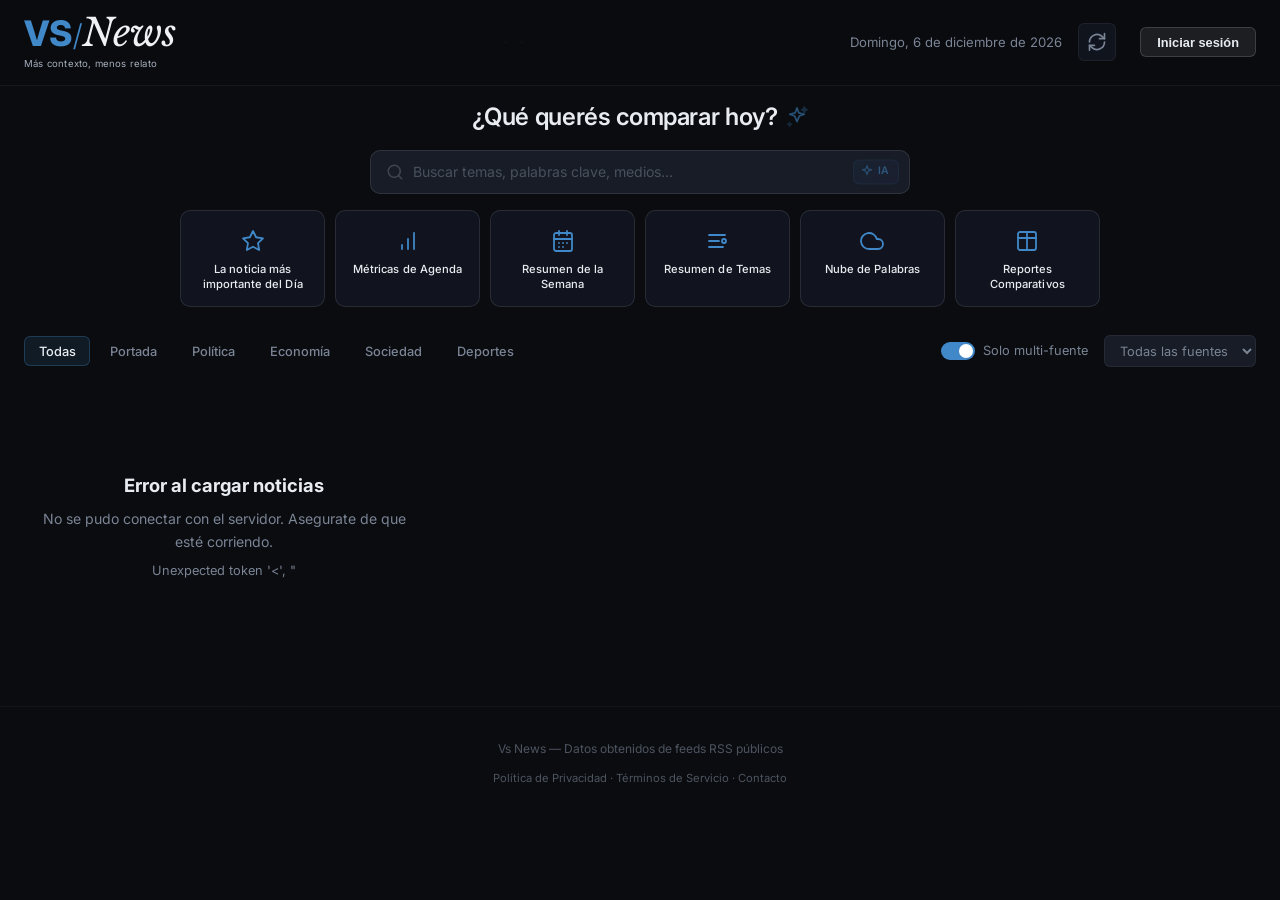
==== commit 15692f3e: "feat: add contact modal linking to info@vsnews.io Adds a "Contacto" link in the footer that opens a " ====
--- a/static/index.html
+++ b/static/index.html
@@ -4,11 +4,20 @@
     <meta charset="UTF-8">
     <meta name="viewport" content="width=device-width, initial-scale=1.0, viewport-fit=cover">
     <meta name="theme-color" content="#0e1117">
+    <meta name="description" content="Compará cómo los medios argentinos cubren la misma noticia. Más contexto, menos relato.">
+    <meta property="og:type" content="website">
+    <meta property="og:site_name" content="Vs News">
+    <meta property="og:title" content="Vs News — Más contexto, menos relato">
+    <meta property="og:description" content="Compará cómo los medios argentinos cubren la misma noticia. Métricas de agenda, resumen semanal, nube de palabras y más.">
+    <meta property="og:url" content="https://www.vsnews.io/">
+    <meta name="twitter:card" content="summary">
+    <meta name="twitter:title" content="Vs News — Más contexto, menos relato">
+    <meta name="twitter:description" content="Compará cómo los medios argentinos cubren la misma noticia. Más contexto, menos relato.">
     <title>Vs News — Más contexto, menos relato</title>
     <link rel="preconnect" href="https://fonts.googleapis.com">
     <link rel="preconnect" href="https://fonts.gstatic.com" crossorigin>
     <link href="https://fonts.googleapis.com/css2?family=Inter:wght@300;400;500;600;700;800&family=Playfair+Display:wght@700;800;900&family=Libre+Baskerville:ital,wght@0,400;0,700;1,400&display=swap" rel="stylesheet">
-    <link rel="stylesheet" href="/static/css/styles.css?v=19">
+    <link rel="stylesheet" href="/static/css/styles.css?v=22">
 </head>
 <body>
 
@@ -116,6 +125,12 @@
         </div>
         </div>
 
+        <!-- Dollar ticker -->
+        <div class="dolar-ticker" id="dolar-ticker" hidden>
+            <span class="dolar-ticker-label">Dólar</span>
+            <div class="dolar-ticker-rates" id="dolar-ticker-rates"></div>
+        </div>
+
         <!-- Filters (inline) -->
         <nav class="hero-filters" id="filters-bar">
             <div class="filters-inner">
@@ -330,7 +345,7 @@
         <div class="login-modal-body">
             <h2 class="login-modal-title">Iniciar sesión</h2>
             <p class="login-modal-subtitle">Accedé a tu cuenta de Vs News</p>
-            <a href="/auth/google/login" class="login-google-btn" id="login-google-btn">
+            <a href="/auth/google/login" class="login-google-btn" id="login-google-btn" onclick="event.preventDefault();window.location.replace('/auth/google/login')">
                 <svg width="18" height="18" viewBox="0 0 24 24"><path d="M22.56 12.25c0-.78-.07-1.53-.2-2.25H12v4.26h5.92a5.06 5.06 0 0 1-2.2 3.32v2.77h3.57c2.08-1.92 3.28-4.74 3.28-8.1z" fill="#4285F4"/><path d="M12 23c2.97 0 5.46-.98 7.28-2.66l-3.57-2.77c-.98.66-2.23 1.06-3.71 1.06-2.86 0-5.29-1.93-6.16-4.53H2.18v2.84C3.99 20.53 7.7 23 12 23z" fill="#34A853"/><path d="M5.84 14.09c-.22-.66-.35-1.36-.35-2.09s.13-1.43.35-2.09V7.07H2.18C1.43 8.55 1 10.22 1 12s.43 3.45 1.18 4.93l2.85-2.22.81-.62z" fill="#FBBC05"/><path d="M12 5.38c1.62 0 3.06.56 4.21 1.64l3.15-3.15C17.45 2.09 14.97 1 12 1 7.7 1 3.99 3.47 2.18 7.07l3.66 2.84c.87-2.6 3.3-4.53 6.16-4.53z" fill="#EA4335"/></svg>
                 Continuar con Google
             </a>
@@ -348,10 +363,35 @@
 <footer class="site-footer">
     <p>Vs News — Datos obtenidos de feeds RSS públicos</p>
     <p class="footer-sources" id="footer-sources"></p>
-    <p class="footer-legal"><a href="https://www.vsnews.io/static/privacy.html">Política de Privacidad</a> · <a href="https://www.vsnews.io/static/terms.html">Términos de Servicio</a></p>
+    <p class="footer-legal"><a href="https://www.vsnews.io/static/privacy.html">Política de Privacidad</a> · <a href="https://www.vsnews.io/static/terms.html">Términos de Servicio</a> · <a href="#" id="footer-contact-link">Contacto</a></p>
 </footer>
 
+<!-- ── Contact Modal ──────────────────────────────────────────────────── -->
+<div id="contact-modal" class="modal-overlay" hidden>
+    <div class="modal-content contact-modal-content">
+        <button class="modal-close" id="contact-modal-close">&times;</button>
+        <div class="contact-modal-body">
+            <div class="contact-icon">
+                <svg width="32" height="32" viewBox="0 0 24 24" fill="none" stroke="currentColor" stroke-width="1.8" stroke-linecap="round" stroke-linejoin="round"><path d="M4 4h16c1.1 0 2 .9 2 2v12c0 1.1-.9 2-2 2H4c-1.1 0-2-.9-2-2V6c0-1.1.9-2 2-2z"/><polyline points="22,6 12,13 2,6"/></svg>
+            </div>
+            <h2 class="contact-modal-title">Contactanos</h2>
+            <p class="contact-modal-subtitle">¿Consultas, sugerencias o reportes? Escribinos, te respondemos lo antes posible.</p>
+            <div class="contact-email-row">
+                <a href="mailto:info@vsnews.io" class="contact-email" id="contact-email">info@vsnews.io</a>
+                <button type="button" class="contact-copy-btn" id="contact-copy-btn" title="Copiar email">
+                    <svg width="16" height="16" viewBox="0 0 24 24" fill="none" stroke="currentColor" stroke-width="2" stroke-linecap="round" stroke-linejoin="round"><rect x="9" y="9" width="13" height="13" rx="2" ry="2"/><path d="M5 15H4a2 2 0 0 1-2-2V4a2 2 0 0 1 2-2h9a2 2 0 0 1 2 2v1"/></svg>
+                    <span id="contact-copy-label">Copiar</span>
+                </button>
+            </div>
+            <a href="mailto:info@vsnews.io?subject=Consulta%20Vs%20News" class="contact-send-btn" id="contact-send-btn">
+                <svg width="16" height="16" viewBox="0 0 24 24" fill="none" stroke="currentColor" stroke-width="2" stroke-linecap="round" stroke-linejoin="round"><line x1="22" y1="2" x2="11" y2="13"/><polygon points="22 2 15 22 11 13 2 9 22 2"/></svg>
+                Enviar email
+            </a>
+        </div>
+    </div>
+</div>
+
 <script src="https://cdnjs.cloudflare.com/ajax/libs/wordcloud2.js/1.2.2/wordcloud2.min.js"></script>
-<script src="/static/js/app.js?v=19"></script>
+<script src="/static/js/app.js?v=22"></script>
 </body>
 </html>
--- a/static/css/styles.css
+++ b/static/css/styles.css
@@ -404,6 +404,12 @@
         color: var(--text-dim);
         white-space: nowrap;
     }
+    .topics-chips .topic-chip-cached {
+        font-size: 0.6rem;
+        color: var(--green, #4ade80);
+        opacity: 0.4;
+        margin-left: 0.1rem;
+    }
 }
 
 .hero-actions-wrap { position: relative; }
@@ -471,6 +477,92 @@
     position: relative;
     z-index: 1;
     letter-spacing: 0.005em;
+}
+
+/* ── Dollar Ticker ────────────────────────────────────────────────────── */
+.dolar-ticker {
+    display: flex;
+    align-items: center;
+    justify-content: center;
+    gap: 0.6rem;
+    max-width: 920px;
+    margin: 0.85rem auto 0;
+    padding: 0.5rem 1rem;
+    background: rgba(18, 22, 30, 0.6);
+    border: 1px solid var(--border);
+    border-radius: var(--radius-sm);
+    backdrop-filter: blur(8px);
+    overflow: hidden;
+}
+.dolar-ticker[hidden] { display: none; }
+
+.dolar-ticker-label {
+    font-size: 0.7rem;
+    font-weight: 700;
+    text-transform: uppercase;
+    letter-spacing: 0.06em;
+    color: var(--accent);
+    white-space: nowrap;
+    flex-shrink: 0;
+}
+
+.dolar-ticker-rates {
+    display: flex;
+    align-items: center;
+    gap: 0.15rem;
+    overflow-x: auto;
+    scrollbar-width: none;
+    -webkit-overflow-scrolling: touch;
+}
+.dolar-ticker-rates::-webkit-scrollbar { display: none; }
+
+.dolar-ticker-item {
+    display: flex;
+    align-items: center;
+    gap: 0.3rem;
+    white-space: nowrap;
+    font-size: 0.73rem;
+    padding: 0 0.35rem;
+}
+
+.dolar-ticker-name {
+    color: var(--text-dim);
+    font-weight: 500;
+}
+.dolar-ticker-buy {
+    color: var(--green);
+    font-weight: 600;
+}
+.dolar-ticker-sell {
+    color: var(--text);
+    font-weight: 600;
+}
+.dolar-ticker-slash {
+    color: var(--text-dim);
+    opacity: 0.4;
+    font-weight: 300;
+}
+.dolar-ticker-sep {
+    color: var(--text-dim);
+    opacity: 0.25;
+    margin: 0 0.1rem;
+    font-size: 0.5rem;
+}
+
+@media (max-width: 768px) {
+    .dolar-ticker {
+        margin: 0.6rem -1rem 0;
+        max-width: none;
+        border-radius: 0;
+        border-left: none;
+        border-right: none;
+        justify-content: flex-start;
+        padding: 0.45rem 0.75rem;
+    }
+}
+@media (max-width: 480px) {
+    .dolar-ticker-item { font-size: 0.68rem; }
+    .dolar-ticker-label { font-size: 0.65rem; }
 }
 
 /* ── Main content ─────────────────────────────────────────────────────── */
@@ -1703,6 +1795,12 @@
     font-weight: 400;
     font-style: italic;
 }
+.weekly-ai-attribution .ai-generated-at {
+    color: var(--text-dim);
+    font-weight: 400;
+    opacity: 0.7;
+    font-size: 0.85em;
+}
 
 /* Loading state — animated pulse dot + text */
 .weekly-ai-loading {
@@ -1767,6 +1865,20 @@
     color: var(--text-dim);
     font-size: 0.95rem;
 }
+
+.btn-retry {
+    display: inline-block;
+    margin-top: .75rem;
+    padding: .5rem 1.25rem;
+    border: 1px solid var(--border);
+    border-radius: 8px;
+    background: var(--surface);
+    color: var(--text);
+    font-size: .9rem;
+    cursor: pointer;
+    transition: background .2s, border-color .2s;
+}
+.btn-retry:hover { background: var(--surface-hover, var(--surface)); border-color: var(--accent); }
 
 .weekly-hero {
     max-width: 900px;
@@ -2359,6 +2471,15 @@
     flex-shrink: 0;
 }
 .suggestion-label { flex: 1; }
+.suggestion-cached {
+    font-size: 0.7rem;
+    color: var(--green, #4ade80);
+    opacity: 0.45;
+    flex-shrink: 0;
+    margin-left: auto;
+    transition: opacity 0.3s;
+}
+.suggestion-item:hover .suggestion-cached { opacity: 0.7; }
 
 .ai-status-on svg { stroke: var(--green); opacity: 0.8; }
 .ai-status-off {
@@ -2653,7 +2774,106 @@
     border: 1px dashed rgba(255,255,255,0.2);
 }
 
+/* ── Contact modal ─────────────────────────────────────────────────── */
+
+.contact-modal-content {
+    max-width: 420px;
+    padding: 2.2rem 1.8rem 1.8rem;
+    text-align: center;
+}
+
+.contact-modal-body { display: flex; flex-direction: column; align-items: center; }
+
+.contact-icon {
+    width: 56px;
+    height: 56px;
+    display: flex;
+    align-items: center;
+    justify-content: center;
+    border-radius: 50%;
+    background: rgba(88,166,255,0.12);
+    color: var(--accent);
+    margin-bottom: 1rem;
+}
+
+.contact-modal-title {
+    font-family: var(--font-serif);
+    font-size: 1.4rem;
+    font-weight: 700;
+    margin: 0 0 0.3rem;
+}
+
+.contact-modal-subtitle {
+    font-size: 0.88rem;
+    color: var(--text-dim);
+    margin: 0 0 1.4rem;
+    line-height: 1.5;
+}
+
+.contact-email-row {
+    display: flex;
+    align-items: stretch;
+    gap: 0.5rem;
+    width: 100%;
+    margin-bottom: 0.9rem;
+}
+
+.contact-email {
+    flex: 1;
+    padding: 0.7rem 0.9rem;
+    font-size: 0.95rem;
+    font-weight: 600;
+    color: var(--text);
+    background: rgba(255,255,255,0.06);
+    border: 1px solid var(--border);
+    border-radius: 8px;
+    text-decoration: none;
+    text-align: center;
+    transition: border-color 0.2s, background 0.2s;
+    word-break: break-all;
+}
+.contact-email:hover { border-color: var(--accent); background: rgba(88,166,255,0.08); }
+
+.contact-copy-btn {
+    display: inline-flex;
+    align-items: center;
+    gap: 0.4rem;
+    padding: 0 0.85rem;
+    font-size: 0.82rem;
+    font-weight: 600;
+    color: var(--text-dim);
+    background: rgba(255,255,255,0.04);
+    border: 1px solid var(--border);
+    border-radius: 8px;
+    cursor: pointer;
+    transition: color 0.2s, border-color 0.2s, background 0.2s;
+}
+.contact-copy-btn:hover { color: var(--text); border-color: var(--accent); background: rgba(88,166,255,0.08); }
+.contact-copy-btn.copied { color: #6ecf96; border-color: rgba(45,106,79,0.4); background: rgba(45,106,79,0.12); }
+
+.contact-send-btn {
+    display: inline-flex;
+    align-items: center;
+    justify-content: center;
+    gap: 0.5rem;
+    width: 100%;
+    padding: 0.7rem 1.2rem;
+    font-size: 0.9rem;
+    font-weight: 600;
+    color: #fff;
+    background: var(--accent);
+    border: none;
+    border-radius: 8px;
+    cursor: pointer;
+    text-decoration: none;
+    transition: opacity 0.2s;
+}
+.contact-send-btn:hover { opacity: 0.9; }
+
 @media (max-width: 600px) {
     .user-name { display: none; }
     .login-modal-content { padding: 2rem 1.2rem 1.5rem; }
-}
+    .contact-modal-content { padding: 1.8rem 1.2rem 1.4rem; }
+    .contact-email-row { flex-direction: column; }
+    .contact-copy-btn { padding: 0.6rem 0.85rem; justify-content: center; }
+}
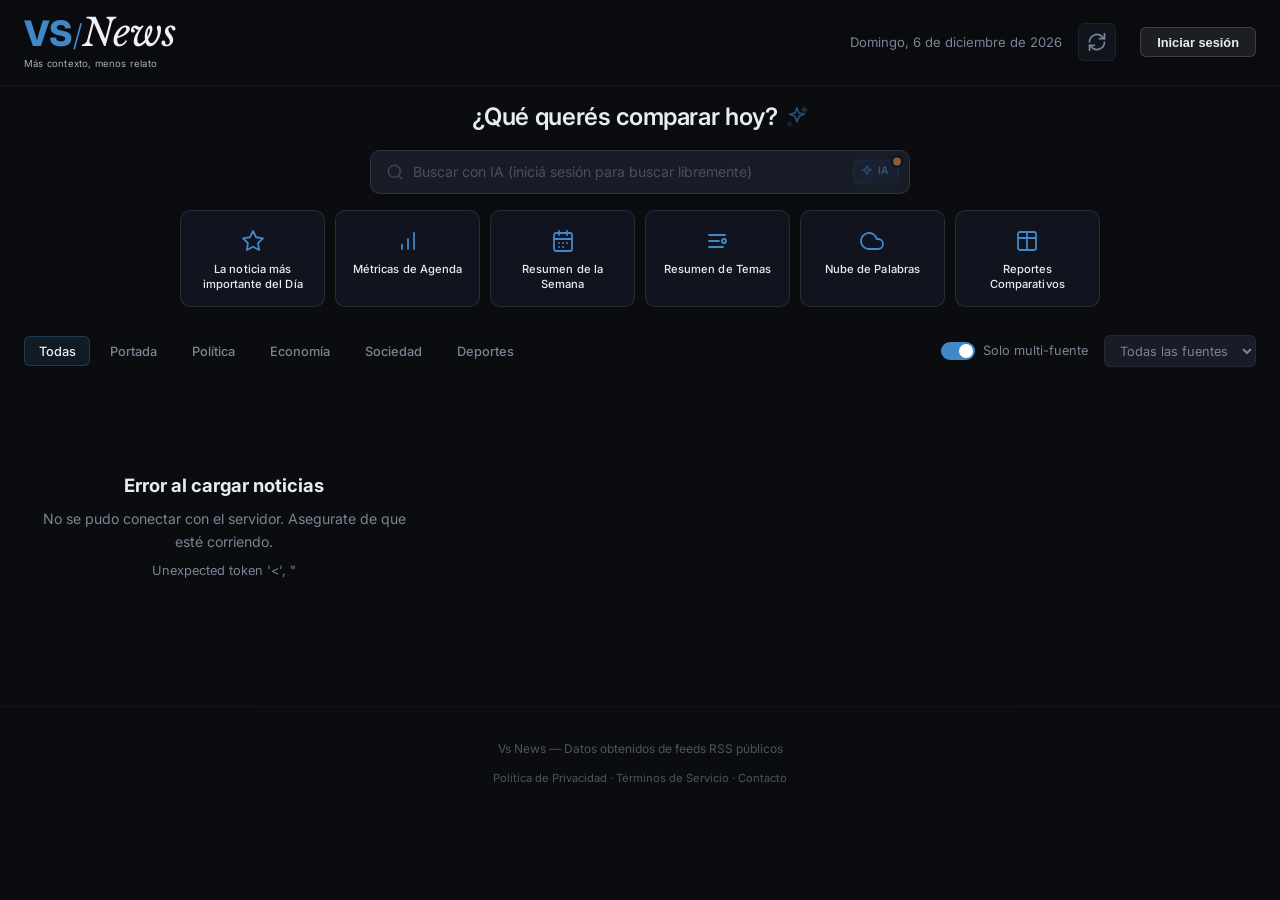
==== commit b5281165: "feat(admin): tab "Feature Flags" con toggle del hero search Nuevo módulo app/feature_flags.py con re" ====
--- a/static/index.html
+++ b/static/index.html
@@ -17,7 +17,7 @@
     <link rel="preconnect" href="https://fonts.googleapis.com">
     <link rel="preconnect" href="https://fonts.gstatic.com" crossorigin>
     <link href="https://fonts.googleapis.com/css2?family=Inter:wght@300;400;500;600;700;800&family=Playfair+Display:wght@700;800;900&family=Libre+Baskerville:ital,wght@0,400;0,700;1,400&display=swap" rel="stylesheet">
-    <link rel="stylesheet" href="/static/css/styles.css?v=22">
+    <link rel="stylesheet" href="/static/css/styles.css?v=23">
 </head>
 <body>
 
@@ -68,14 +68,16 @@
 
     <!-- Hero search -->
     <section class="hero-search">
-        <h2 class="hero-title">¿Qué querés comparar hoy? <svg class="hero-ai-icon" width="22" height="22" viewBox="0 0 24 24" fill="none" stroke="currentColor" stroke-width="1.8" stroke-linecap="round" stroke-linejoin="round"><path d="M12 2l2 5.5L20 9l-5.5 2L12 17l-2.5-6L4 9l6-1.5z"/><path d="M20 1l.75 2.25L23 4l-2.25.75L20 7l-.75-2.25L17 4l2.25-.75z" opacity=".5"/><path d="M4 18l.5 1.5L6 20l-1.5.5L4 22l-.5-1.5L2 20l1.5-.5z" opacity=".4"/></svg></h2>
-        <div class="hero-input-wrap">
-            <svg class="hero-input-icon" width="18" height="18" viewBox="0 0 24 24" fill="none" stroke="currentColor" stroke-width="2" stroke-linecap="round" stroke-linejoin="round"><circle cx="11" cy="11" r="8"/><line x1="21" y1="21" x2="16.65" y2="16.65"/></svg>
-            <input type="text" id="hero-search-input" class="hero-input" placeholder="Buscar temas, palabras clave, medios…" autocomplete="off">
-            <button id="hero-search-clear" class="hero-input-clear" hidden>&times;</button>
-            <span id="ai-status-indicator" class="ai-status" hidden></span>
-            <span class="hero-ai-badge" title="Búsqueda potenciada por IA"><svg class="hero-ai-badge-icon" width="14" height="14" viewBox="0 0 24 24" fill="none" stroke="currentColor" stroke-width="2" stroke-linecap="round" stroke-linejoin="round" aria-hidden="true"><path d="M12 2l2 5.5L20 9l-5.5 2L12 17l-2.5-6L4 9l6-1.5z"/></svg><span class="hero-ai-badge-label">IA</span></span>
-            <div id="search-suggestions" class="search-suggestions" hidden></div>
+        <div id="hero-search-bar">
+            <h2 class="hero-title">¿Qué querés comparar hoy? <svg class="hero-ai-icon" width="22" height="22" viewBox="0 0 24 24" fill="none" stroke="currentColor" stroke-width="1.8" stroke-linecap="round" stroke-linejoin="round"><path d="M12 2l2 5.5L20 9l-5.5 2L12 17l-2.5-6L4 9l6-1.5z"/><path d="M20 1l.75 2.25L23 4l-2.25.75L20 7l-.75-2.25L17 4l2.25-.75z" opacity=".5"/><path d="M4 18l.5 1.5L6 20l-1.5.5L4 22l-.5-1.5L2 20l1.5-.5z" opacity=".4"/></svg></h2>
+            <div class="hero-input-wrap">
+                <svg class="hero-input-icon" width="18" height="18" viewBox="0 0 24 24" fill="none" stroke="currentColor" stroke-width="2" stroke-linecap="round" stroke-linejoin="round"><circle cx="11" cy="11" r="8"/><line x1="21" y1="21" x2="16.65" y2="16.65"/></svg>
+                <input type="text" id="hero-search-input" class="hero-input" placeholder="Buscar temas, palabras clave, medios…" autocomplete="off">
+                <button id="hero-search-clear" class="hero-input-clear" hidden>&times;</button>
+                <span id="ai-status-indicator" class="ai-status" hidden></span>
+                <span class="hero-ai-badge" title="Búsqueda potenciada por IA"><svg class="hero-ai-badge-icon" width="14" height="14" viewBox="0 0 24 24" fill="none" stroke="currentColor" stroke-width="2" stroke-linecap="round" stroke-linejoin="round" aria-hidden="true"><path d="M12 2l2 5.5L20 9l-5.5 2L12 17l-2.5-6L4 9l6-1.5z"/></svg><span class="hero-ai-badge-label">IA</span></span>
+                <div id="search-suggestions" class="search-suggestions" hidden></div>
+            </div>
         </div>
         <div id="topics-chips" class="topics-chips" hidden></div>
         <div class="hero-actions-wrap">
@@ -392,6 +394,6 @@
 </div>
 
 <script src="https://cdnjs.cloudflare.com/ajax/libs/wordcloud2.js/1.2.2/wordcloud2.min.js"></script>
-<script src="/static/js/app.js?v=22"></script>
+<script src="/static/js/app.js?v=23"></script>
 </body>
 </html>
--- a/static/css/styles.css
+++ b/static/css/styles.css
@@ -2381,16 +2381,16 @@
     font-style: italic;
 }
 .wordcloud-canvas-wrap {
-    max-width: 900px;
+    max-width: 100%;
     margin: 0 auto;
     background: var(--bg-raised);
     border: 1px solid var(--border-hi);
     border-radius: var(--radius);
-    padding: 1.5rem;
+    padding: 1rem;
     display: flex;
     align-items: center;
     justify-content: center;
-    min-height: 300px;
+    min-height: 520px;
 }
 .wordcloud-canvas-wrap canvas {
     display: block;
@@ -2398,12 +2398,12 @@
 }
 @media (max-width: 768px) {
     .wordcloud-title { font-size: 1.4rem; }
-    .wordcloud-canvas-wrap { padding: 1rem; min-height: 220px; }
+    .wordcloud-canvas-wrap { padding: 0.75rem; min-height: 360px; }
 }
 @media (max-width: 480px) {
     .wordcloud-view { padding: 1rem 0.75rem; }
     .wordcloud-title { font-size: 1.2rem; }
-    .wordcloud-canvas-wrap { padding: 0.75rem; min-height: 180px; }
+    .wordcloud-canvas-wrap { padding: 0.5rem; min-height: 280px; }
 }
 
 /* ── AI Search ─────────────────────────────────────────────────────── */
@@ -2636,7 +2636,7 @@
     top: calc(100% + 6px);
     right: 0;
     min-width: 180px;
-    background: var(--card-bg);
+    background: var(--bg-card);
     border: 1px solid var(--border);
     border-radius: var(--radius);
     box-shadow: 0 8px 24px rgba(0,0,0,0.4);
@@ -2870,10 +2870,315 @@
 }
 .contact-send-btn:hover { opacity: 0.9; }
 
+/* ── Search paywall ───────────────────────────────────────────────────── */
+.hero-input-wrap-locked .hero-input {
+    padding-right: 4.2rem;
+}
+.hero-input-wrap-locked .hero-ai-badge::after {
+    content: "";
+    position: absolute;
+    top: -3px;
+    right: -3px;
+    width: 8px;
+    height: 8px;
+    border-radius: 50%;
+    background: var(--accent-2);
+    box-shadow: 0 0 0 2px var(--bg);
+    animation: paywallPulse 2.5s ease-in-out infinite;
+}
+@keyframes paywallPulse {
+    0%, 100% { transform: scale(1);   opacity: 0.9; }
+    50%      { transform: scale(1.3); opacity: 0.55; }
+}
+
+.news-grid-paywall {
+    position: relative;
+    min-height: 560px;
+    isolation: isolate;
+}
+
+.news-card-ghost {
+    pointer-events: none;
+    user-select: none;
+    cursor: default;
+    filter: blur(6px) saturate(0.6);
+    opacity: 0.55;
+    padding: 0;
+    transform: none !important;
+    box-shadow: none !important;
+}
+.news-card-ghost .ghost-image {
+    width: 100%;
+    height: 200px;
+    background: linear-gradient(135deg, var(--bg-raised) 0%, #151b27 100%);
+}
+.news-card-ghost .ghost-body {
+    padding: 1rem 1.1rem 1.2rem;
+    display: flex;
+    flex-direction: column;
+    gap: 0.55rem;
+}
+.news-card-ghost .ghost-badges {
+    display: flex;
+    gap: 0.35rem;
+    margin-bottom: 0.35rem;
+}
+.news-card-ghost .ghost-badge {
+    display: inline-block;
+    width: 42px;
+    height: 14px;
+    border-radius: 999px;
+    background: rgba(255,255,255,0.08);
+}
+.news-card-ghost .ghost-line {
+    display: block;
+    height: 10px;
+    border-radius: 4px;
+    background: linear-gradient(90deg, rgba(255,255,255,0.08) 0%, rgba(255,255,255,0.14) 50%, rgba(255,255,255,0.08) 100%);
+}
+.news-card-ghost .ghost-line-xl { width: 92%; height: 14px; }
+.news-card-ghost .ghost-line-lg { width: 78%; height: 12px; }
+.news-card-ghost .ghost-line-md { width: 64%; }
+.news-card-ghost .ghost-line-sm { width: 40%; }
+
+.search-paywall {
+    position: absolute;
+    inset: 0;
+    display: flex;
+    align-items: flex-start;
+    justify-content: center;
+    padding: 2.2rem 1rem;
+    background: linear-gradient(
+        180deg,
+        rgba(14, 17, 23, 0.55) 0%,
+        rgba(14, 17, 23, 0.78) 50%,
+        rgba(14, 17, 23, 0.92) 100%
+    );
+    backdrop-filter: blur(2px);
+    -webkit-backdrop-filter: blur(2px);
+    z-index: 5;
+    animation: paywallFadeIn 0.28s ease-out;
+}
+@keyframes paywallFadeIn {
+    from { opacity: 0; }
+    to   { opacity: 1; }
+}
+
+.search-paywall-card {
+    width: 100%;
+    max-width: 420px;
+    margin-top: 3.5rem;
+    padding: 1.8rem 1.6rem 1.6rem;
+    background: linear-gradient(180deg, #151a24 0%, #11151d 100%);
+    border: 1px solid var(--border-hi);
+    border-radius: 14px;
+    box-shadow:
+        0 0 0 1px var(--accent-glow),
+        0 24px 60px rgba(0, 0, 0, 0.55),
+        0 2px 8px rgba(0, 0, 0, 0.3);
+    text-align: center;
+    animation: paywallCardIn 0.35s cubic-bezier(0.2, 0.8, 0.3, 1.1);
+}
+@keyframes paywallCardIn {
+    from { opacity: 0; transform: translateY(12px) scale(0.98); }
+    to   { opacity: 1; transform: translateY(0)     scale(1);    }
+}
+
+.search-paywall-icon {
+    position: relative;
+    display: inline-flex;
+    align-items: center;
+    justify-content: center;
+    width: 56px;
+    height: 56px;
+    margin: 0 auto 1rem;
+    border-radius: 16px;
+    background: radial-gradient(circle at 30% 30%, var(--accent-glow), transparent 70%),
+                rgba(64, 136, 199, 0.08);
+    color: var(--accent);
+    border: 1px solid rgba(64, 136, 199, 0.25);
+}
+.search-paywall-ai-badge {
+    position: absolute;
+    top: -6px;
+    right: -8px;
+    display: inline-flex;
+    align-items: center;
+    gap: 2px;
+    padding: 2px 6px;
+    font-size: 0.62rem;
+    font-weight: 700;
+    letter-spacing: 0.04em;
+    color: #fff;
+    background: linear-gradient(135deg, var(--accent) 0%, var(--accent-2) 120%);
+    border-radius: 999px;
+    box-shadow: 0 2px 6px rgba(0, 0, 0, 0.3);
+}
+
+.search-paywall-title {
+    margin: 0 0 0.4rem;
+    font-size: 1.18rem;
+    font-weight: 700;
+    color: var(--text);
+    letter-spacing: -0.01em;
+    line-height: 1.25;
+}
+
+.search-paywall-subtitle {
+    margin: 0 auto 1rem;
+    max-width: 340px;
+    font-size: 0.85rem;
+    line-height: 1.45;
+    color: var(--text-dim);
+}
+.search-paywall-free {
+    display: inline;
+    color: var(--text);
+    font-weight: 500;
+}
+
+.search-paywall-query {
+    margin: 0 auto 1.1rem;
+    padding: 0.5rem 0.8rem;
+    max-width: 320px;
+    font-size: 0.78rem;
+    color: var(--text-dim);
+    background: rgba(255, 255, 255, 0.04);
+    border: 1px dashed var(--border-hi);
+    border-radius: 8px;
+    overflow: hidden;
+    text-overflow: ellipsis;
+    white-space: nowrap;
+}
+.search-paywall-query strong {
+    color: var(--text);
+    font-weight: 600;
+}
+
+.search-paywall-google {
+    display: inline-flex;
+    align-items: center;
+    justify-content: center;
+    gap: 0.55rem;
+    width: 100%;
+    padding: 0.75rem 1rem;
+    font-size: 0.92rem;
+    font-weight: 600;
+    color: #1f1f1f;
+    background: #fff;
+    border: 1px solid #dadce0;
+    border-radius: 10px;
+    cursor: pointer;
+    text-decoration: none;
+    transition: box-shadow 0.2s, transform 0.15s, background 0.2s;
+}
+.search-paywall-google:hover {
+    background: #f8f9fa;
+    box-shadow: 0 4px 14px rgba(0, 0, 0, 0.25);
+    transform: translateY(-1px);
+}
+
+.search-paywall-magic {
+    display: inline-flex;
+    align-items: center;
+    justify-content: center;
+    gap: 0.45rem;
+    width: 100%;
+    margin-top: 0.7rem;
+    padding: 0.7rem 1rem;
+    font-family: var(--font);
+    font-size: 0.85rem;
+    font-weight: 500;
+    color: var(--text);
+    background: rgba(255, 255, 255, 0.04);
+    border: 1px solid var(--border-hi);
+    border-radius: 10px;
+    cursor: pointer;
+    transition: background 0.2s, border-color 0.2s;
+}
+.search-paywall-magic:hover {
+    background: rgba(255, 255, 255, 0.08);
+    border-color: rgba(64, 136, 199, 0.45);
+}
+
+.search-paywall-hint {
+    margin: 1rem 0 0;
+    font-size: 0.72rem;
+    color: var(--text-dim);
+    opacity: 0.8;
+}
+
 @media (max-width: 600px) {
     .user-name { display: none; }
     .login-modal-content { padding: 2rem 1.2rem 1.5rem; }
     .contact-modal-content { padding: 1.8rem 1.2rem 1.4rem; }
     .contact-email-row { flex-direction: column; }
     .contact-copy-btn { padding: 0.6rem 0.85rem; justify-content: center; }
-}
+
+    .search-paywall { padding: 1.4rem 0.9rem; }
+    .search-paywall-card { margin-top: 2rem; padding: 1.4rem 1.2rem 1.2rem; }
+    .search-paywall-title { font-size: 1.05rem; }
+    .search-paywall-subtitle { font-size: 0.8rem; }
+    .news-grid-paywall { min-height: 460px; }
+}
+
+/* ── Feature flag: hero_search OFF ──────────────────────────────────────
+ * Cuando el flag está deshabilitado el JS agrega body.ff-hero-search-off.
+ * Ocultamos el bloque título+input y forzamos los chips de Temas del día
+ * visibles en desktop (en mobile ya se muestran por @media pointer: coarse,
+ * estos selectores son no-op en ese breakpoint).
+ */
+body.ff-hero-search-off #hero-search-bar { display: none; }
+
+body.ff-hero-search-off .topics-chips:not([hidden]) {
+    display: flex;
+    gap: 0.45rem;
+    overflow-x: auto;
+    -webkit-overflow-scrolling: touch;
+    scrollbar-width: none;
+    padding: 0.15rem 0.25rem;
+    max-width: 540px;
+    margin: 0 auto 1rem;
+    justify-content: center;
+    flex-wrap: wrap;
+}
+body.ff-hero-search-off .topics-chips::-webkit-scrollbar { display: none; }
+
+body.ff-hero-search-off .topics-chips .topic-chip {
+    flex-shrink: 0;
+    display: inline-flex;
+    align-items: center;
+    gap: 0.3rem;
+    padding: 0.4rem 0.75rem;
+    background: var(--bg-glass);
+    border: 1px solid var(--border-hi);
+    border-radius: 999px;
+    font-size: 0.78rem;
+    color: var(--text);
+    cursor: pointer;
+    transition: background 0.15s, border-color 0.15s;
+}
+body.ff-hero-search-off .topics-chips .topic-chip:hover,
+body.ff-hero-search-off .topics-chips .topic-chip:active {
+    background: rgba(64,136,199,0.12);
+    border-color: rgba(64,136,199,0.3);
+}
+body.ff-hero-search-off .topics-chips .topic-chip-emoji {
+    font-size: 0.9rem;
+    line-height: 1;
+}
+body.ff-hero-search-off .topics-chips .topic-chip-loading {
+    display: flex;
+    align-items: center;
+    gap: 0.35rem;
+    padding: 0.4rem 0.75rem;
+    font-size: 0.72rem;
+    color: var(--text-dim);
+    white-space: nowrap;
+}
+body.ff-hero-search-off .topics-chips .topic-chip-cached {
+    font-size: 0.6rem;
+    color: var(--green, #4ade80);
+    opacity: 0.4;
+    margin-left: 0.1rem;
+}
